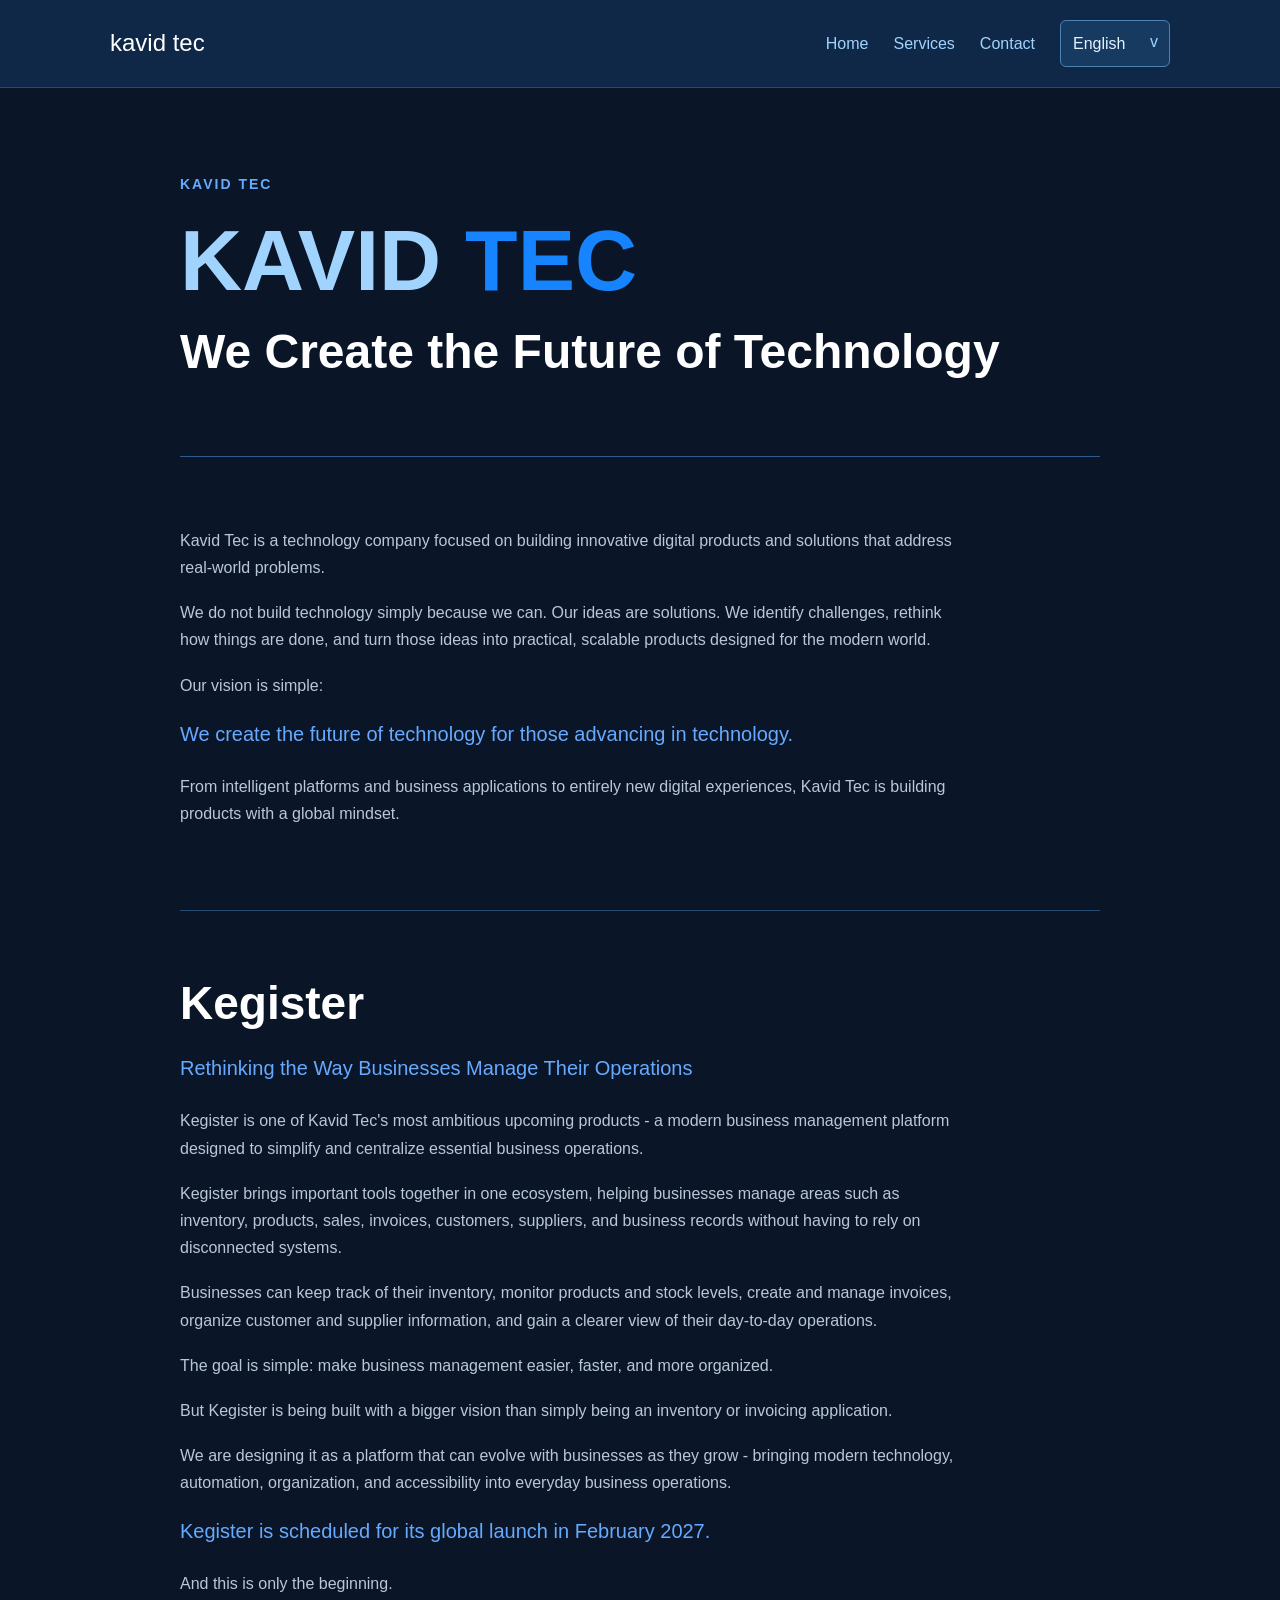
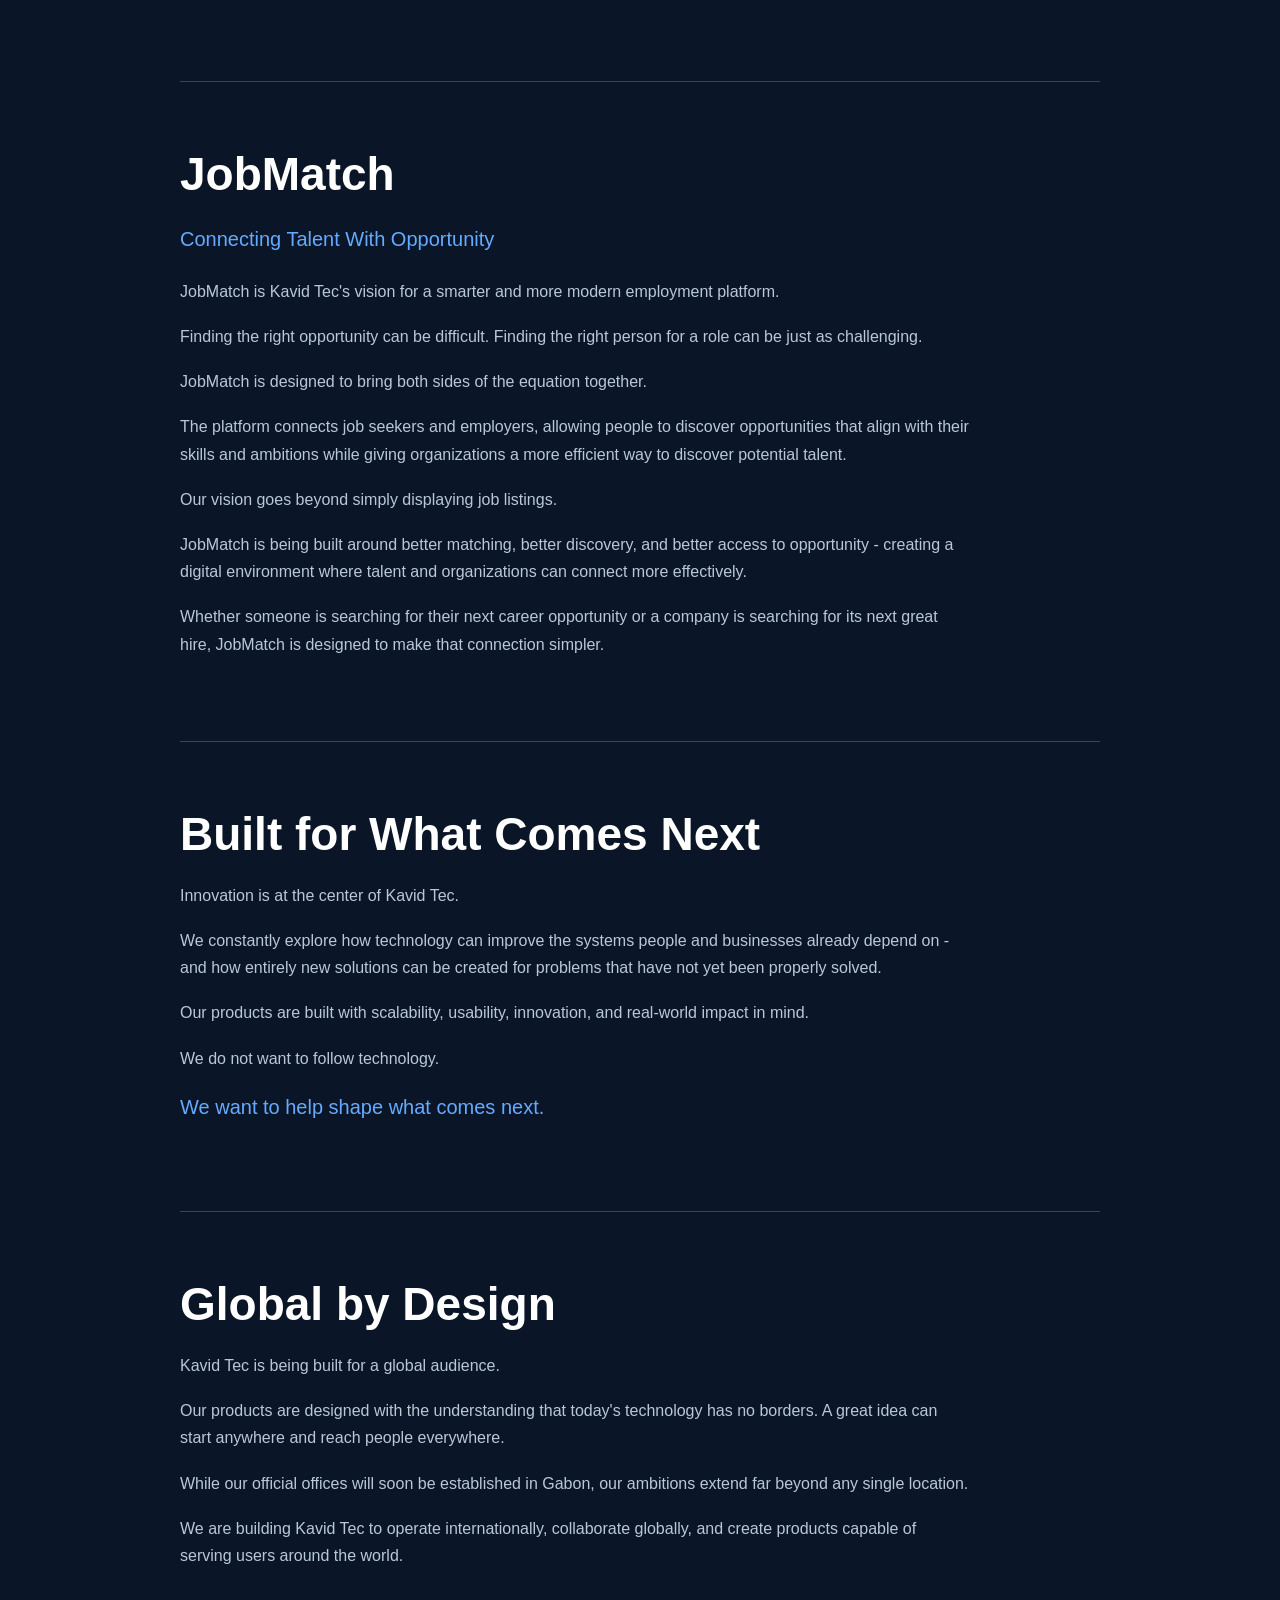
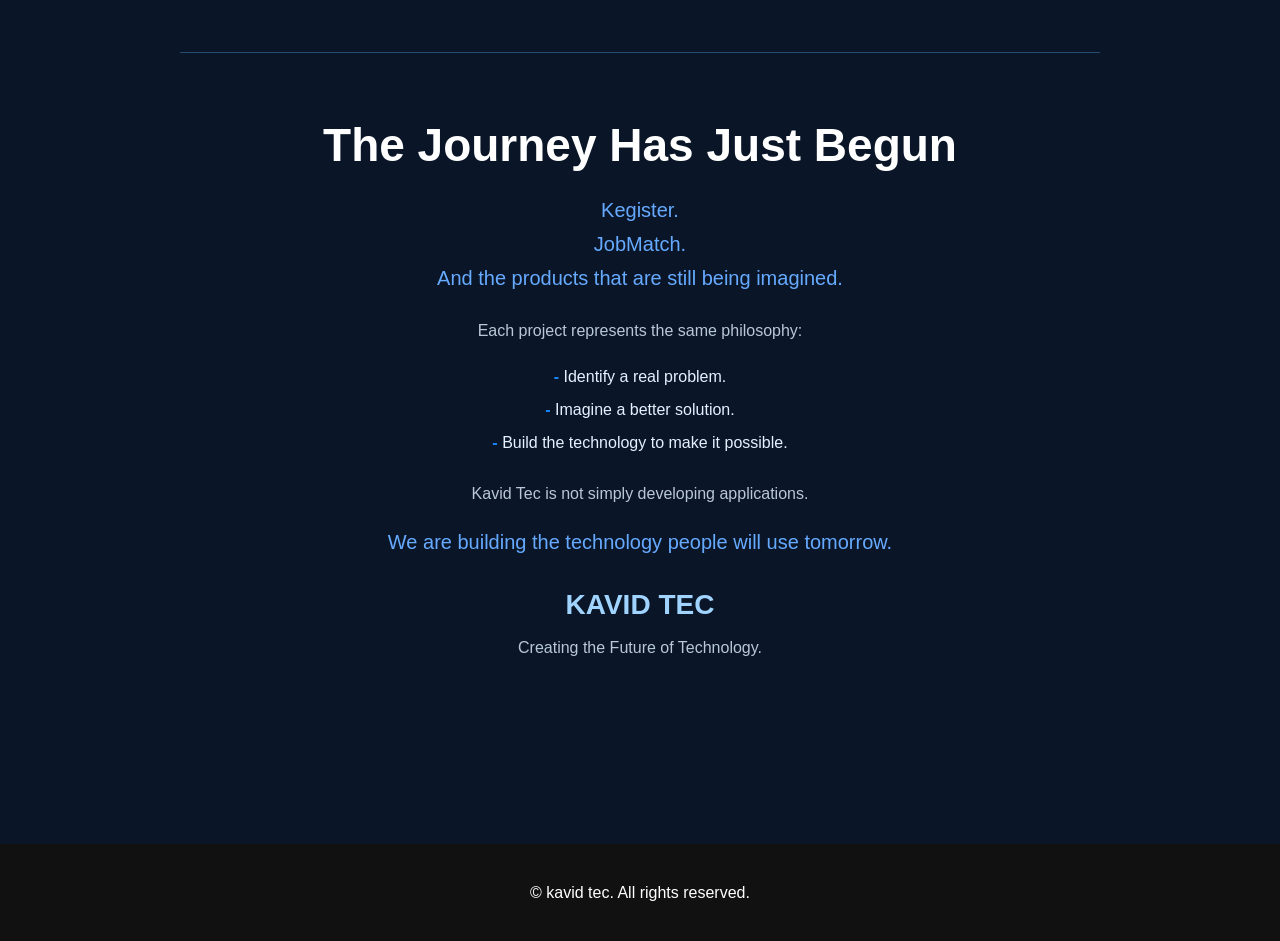
==== about.html @ bc110d79 "Deploy Kavid Tec website Add the multilingual Kavid Tec website, project request form, and WhatsApp " ====
<!DOCTYPE html>
<html lang="en">
<head>
    <meta charset="UTF-8">
    <meta name="viewport" content="width=device-width, initial-scale=1.0">
    <title>Kavid Tec | The Future of Technology</title>
    <style>
        * { box-sizing: border-box; margin: 0; padding: 0; }
        body { background: #0a1628; color: #e0e0e0; font-family: Arial, sans-serif; line-height: 1.7; }
        header { background: #0f2847; border-bottom: 1px solid #1e4d7b; }
        .navbar { align-items: center; display: flex; gap: 25px; justify-content: space-between; margin: auto; max-width: 1100px; padding: 20px; }
        .logo { color: #fff; font-size: 24px; text-decoration: none; }
        .nav-links { display: flex; gap: 25px; margin-left: auto; }
        .nav-links a { color: #a0d4ff; text-decoration: none; }
        .nav-links a:hover { color: #fff; }
        .language-picker { position: relative; }
        .language-select { appearance: none; background: #173a61; border: 1px solid #4d82b2; border-radius: 6px; color: #e4f2ff; cursor: pointer; font: inherit; padding: 9px 34px 9px 12px; }
        .language-picker::after { color: #a0d4ff; content: "v"; pointer-events: none; position: absolute; right: 12px; top: 8px; }
        .language-select:focus { outline: 2px solid #66aaff; outline-offset: 2px; }
        .sr-only { clip: rect(0, 0, 0, 0); height: 1px; margin: -1px; overflow: hidden; position: absolute; width: 1px; }
        main { margin: auto; max-width: 960px; padding: 85px 20px 100px; }
        .hero { border-bottom: 1px solid #2e5a8c; margin-bottom: 70px; padding-bottom: 55px; }
        .eyebrow { color: #66aaff; font-size: 14px; font-weight: bold; letter-spacing: 2px; text-transform: uppercase; }
        h1 { color: #a0d4ff; font-size: clamp(48px, 9vw, 86px); line-height: 1.05; margin: 12px 0 18px; }
        h1 span, h2 span { color: #1684ff; }
        .hero h2 { color: #fff; font-size: clamp(28px, 5vw, 48px); line-height: 1.2; }
        .content-section { border-bottom: 1px solid #244b70; padding: 0 0 65px; margin-bottom: 65px; }
        h2 { color: #fff; font-size: clamp(30px, 5vw, 46px); line-height: 1.2; margin-bottom: 20px; }
        h3 { color: #a0d4ff; font-size: 28px; margin-bottom: 5px; }
        .subtitle { color: #66aaff; font-size: 20px; margin-bottom: 22px; }
        p { color: #b9c8d5; margin: 0 0 18px; max-width: 790px; }
        .vision-list { color: #e4f2ff; list-style: none; margin: 15px 0 24px; }
        .vision-list li { margin: 6px 0; }
        .vision-list li::before { color: #1684ff; content: "- "; font-weight: bold; }
        .closing { border: 0; margin-bottom: 0; text-align: center; }
        .closing p { margin-left: auto; margin-right: auto; }
        footer { background: #111; color: white; padding: 30px; text-align: center; }
        footer p { color: white; margin: 5px auto; }
        @media (max-width: 700px) {
            .navbar { flex-wrap: wrap; justify-content: center; }
            .logo { text-align: center; width: 100%; }
            .nav-links { margin-left: 0; }
            main { padding-top: 55px; }
        }
    </style>
</head>
<body>
    <header>
        <nav class="navbar">
            <a class="logo" href="index.html">kavid tec</a>
            <div class="nav-links">
                <a href="index.html#home" data-i18n="home">Home</a>
                <a href="index.html#services" data-i18n="services">Services</a>
                <a href="index.html#contact" data-i18n="contact">Contact</a>
            </div>
            <label class="language-picker">
                <span class="sr-only" data-i18n="languageLabel">Choose language</span>
                <select class="language-select" id="languageSelect" aria-label="Choose language">
                    <option value="en">English</option><option value="fr">Français</option><option value="zh">中文</option><option value="th">ไทย</option>
                </select>
            </label>
        </nav>
    </header>
    <main>
        <section class="hero">
            <p class="eyebrow" data-i18n="brand">Kavid Tec</p>
            <h1>KAVID <span>TEC</span></h1>
            <h2 data-i18n="headline">We Create the Future of Technology</h2>
        </section>
        <section class="content-section">
            <p data-i18n="intro1">Kavid Tec is a technology company focused on building innovative digital products and solutions that address real-world problems.</p>
            <p data-i18n="intro2">We do not build technology simply because we can. Our ideas are solutions. We identify challenges, rethink how things are done, and turn those ideas into practical, scalable products designed for the modern world.</p>
            <p data-i18n="visionLead">Our vision is simple:</p>
            <p class="subtitle" data-i18n="vision">We create the future of technology for those advancing in technology.</p>
            <p data-i18n="intro3">From intelligent platforms and business applications to entirely new digital experiences, Kavid Tec is building products with a global mindset.</p>
        </section>
        <section class="content-section">
            <h2 data-i18n="kegister">Kegister</h2>
            <p class="subtitle" data-i18n="kegisterSubtitle">Rethinking the Way Businesses Manage Their Operations</p>
            <p data-i18n="kegister1">Kegister is one of Kavid Tec's most ambitious upcoming products - a modern business management platform designed to simplify and centralize essential business operations.</p>
            <p data-i18n="kegister2">Kegister brings important tools together in one ecosystem, helping businesses manage areas such as inventory, products, sales, invoices, customers, suppliers, and business records without having to rely on disconnected systems.</p>
            <p data-i18n="kegister3">Businesses can keep track of their inventory, monitor products and stock levels, create and manage invoices, organize customer and supplier information, and gain a clearer view of their day-to-day operations.</p>
            <p data-i18n="kegister4">The goal is simple: make business management easier, faster, and more organized.</p>
            <p data-i18n="kegister5">But Kegister is being built with a bigger vision than simply being an inventory or invoicing application.</p>
            <p data-i18n="kegister6">We are designing it as a platform that can evolve with businesses as they grow - bringing modern technology, automation, organization, and accessibility into everyday business operations.</p>
            <p class="subtitle" data-i18n="launch">Kegister is scheduled for its global launch in February 2027.</p>
            <p data-i18n="beginning">And this is only the beginning.</p>
        </section>
        <section class="content-section">
            <h2 data-i18n="jobmatch">JobMatch</h2>
            <p class="subtitle" data-i18n="jobmatchSubtitle">Connecting Talent With Opportunity</p>
            <p data-i18n="jobmatch1">JobMatch is Kavid Tec's vision for a smarter and more modern employment platform.</p>
            <p data-i18n="jobmatch2">Finding the right opportunity can be difficult. Finding the right person for a role can be just as challenging.</p>
            <p data-i18n="jobmatch3">JobMatch is designed to bring both sides of the equation together.</p>
            <p data-i18n="jobmatch4">The platform connects job seekers and employers, allowing people to discover opportunities that align with their skills and ambitions while giving organizations a more efficient way to discover potential talent.</p>
            <p data-i18n="jobmatch5">Our vision goes beyond simply displaying job listings.</p>
            <p data-i18n="jobmatch6">JobMatch is being built around better matching, better discovery, and better access to opportunity - creating a digital environment where talent and organizations can connect more effectively.</p>
            <p data-i18n="jobmatch7">Whether someone is searching for their next career opportunity or a company is searching for its next great hire, JobMatch is designed to make that connection simpler.</p>
        </section>
        <section class="content-section">
            <h2 data-i18n="innovation">Built for What Comes Next</h2>
            <p data-i18n="innovation1">Innovation is at the center of Kavid Tec.</p>
            <p data-i18n="innovation2">We constantly explore how technology can improve the systems people and businesses already depend on - and how entirely new solutions can be created for problems that have not yet been properly solved.</p>
            <p data-i18n="innovation3">Our products are built with scalability, usability, innovation, and real-world impact in mind.</p>
            <p data-i18n="innovation4">We do not want to follow technology.</p>
            <p class="subtitle" data-i18n="innovation5">We want to help shape what comes next.</p>
        </section>
        <section class="content-section">
            <h2 data-i18n="global">Global by Design</h2>
            <p data-i18n="global1">Kavid Tec is being built for a global audience.</p>
            <p data-i18n="global2">Our products are designed with the understanding that today's technology has no borders. A great idea can start anywhere and reach people everywhere.</p>
            <p data-i18n="global3">While our official offices will soon be established in Gabon, our ambitions extend far beyond any single location.</p>
            <p data-i18n="global4">We are building Kavid Tec to operate internationally, collaborate globally, and create products capable of serving users around the world.</p>
        </section>
        <section class="content-section closing">
            <h2 data-i18n="journey">The Journey Has Just Begun</h2>
            <p class="subtitle">Kegister.<br>JobMatch.<br><span data-i18n="projects">And the products that are still being imagined.</span></p>
            <p data-i18n="philosophy">Each project represents the same philosophy:</p>
            <ul class="vision-list"><li data-i18n="step1">Identify a real problem.</li><li data-i18n="step2">Imagine a better solution.</li><li data-i18n="step3">Build the technology to make it possible.</li></ul>
            <p data-i18n="closing1">Kavid Tec is not simply developing applications.</p>
            <p class="subtitle" data-i18n="closing2">We are building the technology people will use tomorrow.</p>
            <h3>KAVID TEC</h3>
            <p data-i18n="tagline">Creating the Future of Technology.</p>
        </section>
    </main>
    <footer><p data-i18n="rights">&copy; kavid tec. All rights reserved.</p></footer>
    <script>
        const translations = {
            en: { rights: "© kavid tec. All rights reserved.", home: "Home", services: "Services", contact: "Contact", languageLabel: "Choose language", brand: "Kavid Tec", headline: "We Create the Future of Technology", intro1: "Kavid Tec is a technology company focused on building innovative digital products and solutions that address real-world problems.", intro2: "We do not build technology simply because we can. Our ideas are solutions. We identify challenges, rethink how things are done, and turn those ideas into practical, scalable products designed for the modern world.", visionLead: "Our vision is simple:", vision: "We create the future of technology for those advancing in technology.", intro3: "From intelligent platforms and business applications to entirely new digital experiences, Kavid Tec is building products with a global mindset.", kegister: "Kegister", kegisterSubtitle: "Rethinking the Way Businesses Manage Their Operations", kegister1: "Kegister is one of Kavid Tec's most ambitious upcoming products - a modern business management platform designed to simplify and centralize essential business operations.", kegister2: "Kegister brings important tools together in one ecosystem, helping businesses manage areas such as inventory, products, sales, invoices, customers, suppliers, and business records without having to rely on disconnected systems.", kegister3: "Businesses can keep track of their inventory, monitor products and stock levels, create and manage invoices, organize customer and supplier information, and gain a clearer view of their day-to-day operations.", kegister4: "The goal is simple: make business management easier, faster, and more organized.", kegister5: "But Kegister is being built with a bigger vision than simply being an inventory or invoicing application.", kegister6: "We are designing it as a platform that can evolve with businesses as they grow - bringing modern technology, automation, organization, and accessibility into everyday business operations.", launch: "Kegister is scheduled for its global launch in February 2027.", beginning: "And this is only the beginning.", jobmatch: "JobMatch", jobmatchSubtitle: "Connecting Talent With Opportunity", jobmatch1: "JobMatch is Kavid Tec's vision for a smarter and more modern employment platform.", jobmatch2: "Finding the right opportunity can be difficult. Finding the right person for a role can be just as challenging.", jobmatch3: "JobMatch is designed to bring both sides of the equation together.", jobmatch4: "The platform connects job seekers and employers, allowing people to discover opportunities that align with their skills and ambitions while giving organizations a more efficient way to discover potential talent.", jobmatch5: "Our vision goes beyond simply displaying job listings.", jobmatch6: "JobMatch is being built around better matching, better discovery, and better access to opportunity - creating a digital environment where talent and organizations can connect more effectively.", jobmatch7: "Whether someone is searching for their next career opportunity or a company is searching for its next great hire, JobMatch is designed to make that connection simpler.", innovation: "Built for What Comes Next", innovation1: "Innovation is at the center of Kavid Tec.", innovation2: "We constantly explore how technology can improve the systems people and businesses already depend on - and how entirely new solutions can be created for problems that have not yet been properly solved.", innovation3: "Our products are built with scalability, usability, innovation, and real-world impact in mind.", innovation4: "We do not want to follow technology.", innovation5: "We want to help shape what comes next.", global: "Global by Design", global1: "Kavid Tec is being built for a global audience.", global2: "Our products are designed with the understanding that today's technology has no borders. A great idea can start anywhere and reach people everywhere.", global3: "While our official offices will soon be established in Gabon, our ambitions extend far beyond any single location.", global4: "We are building Kavid Tec to operate internationally, collaborate globally, and create products capable of serving users around the world.", journey: "The Journey Has Just Begun", projects: "And the products that are still being imagined.", philosophy: "Each project represents the same philosophy:", step1: "Identify a real problem.", step2: "Imagine a better solution.", step3: "Build the technology to make it possible.", closing1: "Kavid Tec is not simply developing applications.", closing2: "We are building the technology people will use tomorrow.", tagline: "Creating the Future of Technology." },
            fr: { home: "Accueil", services: "Services", contact: "Contact", languageLabel: "Choisir la langue", brand: "Kavid Tec", headline: "Nous créons l'avenir de la technologie", intro1: "Kavid Tec est une entreprise technologique qui crée des produits et solutions numériques innovants pour répondre aux problèmes du monde réel.", intro2: "Nous ne créons pas de technologie simplement parce que nous le pouvons. Nos idées sont des solutions. Nous identifions les défis, repensons les méthodes et transformons ces idées en produits pratiques et évolutifs pour le monde moderne.", visionLead: "Notre vision est simple :", vision: "Nous créons l'avenir de la technologie pour ceux qui font progresser la technologie.", intro3: "Des plateformes intelligentes aux applications professionnelles et aux expériences numériques inédites, Kavid Tec conçoit ses produits avec une vision mondiale.", kegister: "Kegister", kegisterSubtitle: "Repenser la gestion des opérations des entreprises", kegister1: "Kegister est l'un des produits à venir les plus ambitieux de Kavid Tec : une plateforme moderne de gestion conçue pour simplifier et centraliser les opérations essentielles.", kegister2: "Kegister réunit les outils importants dans un écosystème unique : stocks, produits, ventes, factures, clients, fournisseurs et dossiers d'entreprise, sans systèmes dispersés.", kegister3: "Les entreprises peuvent suivre leurs stocks, surveiller les produits, créer et gérer des factures, organiser les informations clients et fournisseurs et obtenir une vision plus claire de leurs opérations quotidiennes.", kegister4: "L'objectif est simple : rendre la gestion plus facile, rapide et organisée.", kegister5: "Mais Kegister est conçu avec une ambition plus grande que celle d'une simple application de stock ou de facturation.", kegister6: "Nous le concevons comme une plateforme capable d'évoluer avec les entreprises, en apportant technologie moderne, automatisation, organisation et accessibilité aux opérations quotidiennes.", launch: "Le lancement mondial de Kegister est prévu pour février 2027.", beginning: "Et ce n'est que le début.", jobmatch: "JobMatch", jobmatchSubtitle: "Relier les talents aux opportunités", jobmatch1: "JobMatch est la vision de Kavid Tec pour une plateforme d'emploi plus intelligente et moderne.", jobmatch2: "Trouver la bonne opportunité peut être difficile. Trouver la bonne personne pour un poste peut l'être tout autant.", jobmatch3: "JobMatch est conçu pour réunir ces deux parties.", jobmatch4: "La plateforme met en relation candidats et employeurs, afin que chacun découvre des opportunités correspondant à ses compétences et ambitions, tandis que les organisations trouvent plus facilement les talents.", jobmatch5: "Notre vision va au-delà de la simple publication d'offres.", jobmatch6: "JobMatch repose sur une meilleure mise en relation, une meilleure découverte et un meilleur accès aux opportunités.", jobmatch7: "Qu'il s'agisse de trouver une carrière ou un excellent recrutement, JobMatch rend cette connexion plus simple.", innovation: "Conçu pour la suite", innovation1: "L'innovation est au coeur de Kavid Tec.", innovation2: "Nous cherchons constamment comment améliorer les systèmes dont dépendent les personnes et les entreprises, et comment créer des solutions inédites pour les problèmes encore mal résolus.", innovation3: "Nos produits sont pensés pour être évolutifs, accessibles, innovants et utiles dans le monde réel.", innovation4: "Nous ne voulons pas suivre la technologie.", innovation5: "Nous voulons contribuer à façonner la suite.", global: "Une conception mondiale", global1: "Kavid Tec est conçu pour un public mondial.", global2: "Nos produits partent du principe que la technologie n'a pas de frontières. Une grande idée peut commencer n'importe où et atteindre tout le monde.", global3: "Nos bureaux officiels seront bientôt établis au Gabon, mais nos ambitions dépassent largement un seul lieu.", global4: "Nous construisons Kavid Tec pour agir à l'international, collaborer dans le monde entier et servir les utilisateurs partout.", journey: "Le voyage ne fait que commencer", projects: "Et les produits qui restent encore à imaginer.", philosophy: "Chaque projet suit la même philosophie :", step1: "Identifier un vrai problème.", step2: "Imaginer une meilleure solution.", step3: "Construire la technologie pour la rendre possible.", closing1: "Kavid Tec ne développe pas simplement des applications.", closing2: "Nous construisons la technologie que les gens utiliseront demain.", tagline: "Créer l'avenir de la technologie." },
            zh: { home: "首页", services: "服务", contact: "联系", languageLabel: "选择语言", brand: "Kavid Tec", headline: "我们创造科技的未来", intro1: "Kavid Tec 是一家专注于打造创新数字产品和解决方案的科技公司，致力于解决现实世界中的问题。", intro2: "我们并不是因为能够创造技术就去创造技术。我们的想法就是解决方案。我们发现挑战，重新思考做事方式，并将想法转化为面向现代世界的实用、可扩展产品。", visionLead: "我们的愿景很简单：", vision: "为推动科技发展的人创造科技的未来。", intro3: "从智能平台、商业应用到全新的数字体验，Kavid Tec 以全球视野打造产品。", kegister: "Kegister", kegisterSubtitle: "重新思考企业运营管理方式", kegister1: "Kegister 是 Kavid Tec 即将推出的最具雄心的产品之一，是一个旨在简化和集中管理核心业务运营的现代化平台。", kegister2: "Kegister 将库存、产品、销售、发票、客户、供应商和业务记录等重要工具整合到一个生态系统中，无需依赖彼此割裂的系统。", kegister3: "企业可以跟踪库存、监控产品和库存水平、创建和管理发票、整理客户与供应商信息，并更清晰地了解日常运营。", kegister4: "目标很简单：让企业管理更轻松、更快速、更有条理。", kegister5: "但 Kegister 的愿景不止于库存或发票应用。", kegister6: "我们将其设计为能够伴随企业成长的平台，把现代技术、自动化、组织能力和可访问性带入日常业务运营。", launch: "Kegister 计划于 2027 年 2 月全球发布。", beginning: "而这只是开始。", jobmatch: "JobMatch", jobmatchSubtitle: "连接人才与机会", jobmatch1: "JobMatch 是 Kavid Tec 对更智能、更现代就业平台的构想。", jobmatch2: "找到合适的机会可能很难，为职位找到合适的人同样具有挑战。", jobmatch3: "JobMatch 旨在将双方连接起来。", jobmatch4: "平台连接求职者和雇主，让人们发现符合技能与抱负的机会，也帮助组织更高效地寻找人才。", jobmatch5: "我们的愿景不只是展示职位信息。", jobmatch6: "JobMatch 致力于更好的匹配、更好的发现和更好的机会获取，让人才与组织更有效地连接。", jobmatch7: "无论是在寻找下一份工作，还是在寻找优秀员工，JobMatch 都旨在让这种连接更简单。", innovation: "为未来而建", innovation1: "创新是 Kavid Tec 的核心。", innovation2: "我们不断探索如何改进人们和企业依赖的系统，以及如何为尚未被妥善解决的问题创造全新方案。", innovation3: "我们的产品以可扩展性、易用性、创新和现实影响为出发点。", innovation4: "我们不想追随技术。", innovation5: "我们希望帮助塑造未来。", global: "为全球而设计", global1: "Kavid Tec 面向全球用户打造。", global2: "我们的产品理解今天的技术没有边界。伟大的想法可以从任何地方开始，触达世界各地。", global3: "我们的官方办公室即将在加蓬设立，但我们的目标远远超越任何单一地点。", global4: "我们正在建设一个面向国际运营、全球协作并服务世界用户的 Kavid Tec。", journey: "旅程才刚刚开始", projects: "以及仍在构想中的产品。", philosophy: "每个项目都代表着相同的理念：", step1: "发现一个真实的问题。", step2: "构想更好的解决方案。", step3: "构建让它成为现实的技术。", closing1: "Kavid Tec 不只是开发应用。", closing2: "我们正在打造人们明天将使用的技术。", tagline: "创造科技的未来。" },
            th: { home: "หน้าแรก", services: "บริการ", contact: "ติดต่อ", languageLabel: "เลือกภาษา", brand: "Kavid Tec", headline: "เราสร้างอนาคตของเทคโนโลยี", intro1: "Kavid Tec คือบริษัทเทคโนโลยีที่มุ่งสร้างผลิตภัณฑ์และโซลูชันดิจิทัลที่สร้างสรรค์ เพื่อแก้ปัญหาในโลกจริง", intro2: "เราไม่ได้สร้างเทคโนโลยีเพียงเพราะเราทำได้ ไอเดียของเราคือโซลูชัน เราค้นหาความท้าทาย คิดทบทวนวิธีการทำงาน และเปลี่ยนไอเดียให้เป็นผลิตภัณฑ์ที่ใช้งานได้จริงและขยายได้สำหรับโลกยุคใหม่", visionLead: "วิสัยทัศน์ของเรานั้นเรียบง่าย:", vision: "เราสร้างอนาคตของเทคโนโลยีสำหรับผู้ที่กำลังพัฒนาเทคโนโลยี", intro3: "ตั้งแต่แพลตฟอร์มอัจฉริยะ แอปพลิเคชันธุรกิจ ไปจนถึงประสบการณ์ดิจิทัลรูปแบบใหม่ Kavid Tec สร้างผลิตภัณฑ์ด้วยมุมมองระดับโลก", kegister: "Kegister", kegisterSubtitle: "คิดใหม่เรื่องการจัดการธุรกิจ", kegister1: "Kegister คือหนึ่งในผลิตภัณฑ์ที่กำลังจะมาถึงและมีความทะเยอทะยานที่สุดของ Kavid Tec เป็นแพลตฟอร์มจัดการธุรกิจสมัยใหม่ที่ช่วยรวมและทำให้การดำเนินงานสำคัญง่ายขึ้น", kegister2: "Kegister รวมเครื่องมือสำคัญไว้ในระบบเดียว ช่วยจัดการคลังสินค้า สินค้า การขาย ใบแจ้งหนี้ ลูกค้า ซัพพลายเออร์ และข้อมูลธุรกิจ โดยไม่ต้องพึ่งพาระบบที่แยกจากกัน", kegister3: "ธุรกิจสามารถติดตามคลังสินค้า ตรวจสอบสินค้าและระดับสต็อก สร้างและจัดการใบแจ้งหนี้ จัดระเบียบข้อมูลลูกค้าและซัพพลายเออร์ และเห็นภาพการทำงานประจำวันได้ชัดเจนขึ้น", kegister4: "เป้าหมายนั้นเรียบง่าย: ทำให้การจัดการธุรกิจง่ายขึ้น เร็วขึ้น และเป็นระเบียบมากขึ้น", kegister5: "แต่ Kegister ถูกสร้างขึ้นด้วยวิสัยทัศน์ที่ยิ่งใหญ่กว่าการเป็นเพียงแอปคลังสินค้าหรือใบแจ้งหนี้", kegister6: "เรากำลังออกแบบให้เป็นแพลตฟอร์มที่เติบโตไปพร้อมธุรกิจ นำเทคโนโลยีสมัยใหม่ ระบบอัตโนมัติ การจัดระเบียบ และการเข้าถึงมาสู่การดำเนินงานประจำวัน", launch: "Kegister มีกำหนดเปิดตัวทั่วโลกในเดือนกุมภาพันธ์ 2027", beginning: "และนี่เป็นเพียงจุดเริ่มต้น", jobmatch: "JobMatch", jobmatchSubtitle: "เชื่อมโยงคนเก่งกับโอกาส", jobmatch1: "JobMatch คือวิสัยทัศน์ของ Kavid Tec สำหรับแพลตฟอร์มหางานที่ชาญฉลาดและทันสมัยยิ่งขึ้น", jobmatch2: "การหาโอกาสที่ใช่อาจเป็นเรื่องยาก และการหาคนที่เหมาะสมกับตำแหน่งก็ท้าทายไม่แพ้กัน", jobmatch3: "JobMatch ออกแบบมาเพื่อเชื่อมโยงทั้งสองฝ่ายเข้าด้วยกัน", jobmatch4: "แพลตฟอร์มเชื่อมต่อผู้หางานกับนายจ้าง ให้ผู้คนค้นพบโอกาสที่ตรงกับทักษะและความทะเยอทะยาน พร้อมช่วยองค์กรค้นหาคนที่มีศักยภาพได้อย่างมีประสิทธิภาพ", jobmatch5: "วิสัยทัศน์ของเราไปไกลกว่าการแสดงรายการงาน", jobmatch6: "JobMatch สร้างขึ้นเพื่อการจับคู่ที่ดีขึ้น การค้นพบที่ดีขึ้น และการเข้าถึงโอกาสที่ดีขึ้น ทำให้คนเก่งและองค์กรเชื่อมต่อกันได้อย่างมีประสิทธิภาพ", jobmatch7: "ไม่ว่าจะกำลังหาโอกาสในอาชีพหรือหาคนเก่งคนใหม่ JobMatch ออกแบบมาเพื่อทำให้การเชื่อมต่อนั้นง่ายขึ้น", innovation: "สร้างเพื่ออนาคต", innovation1: "นวัตกรรมคือหัวใจของ Kavid Tec", innovation2: "เราสำรวจอยู่เสมอว่าเทคโนโลยีจะช่วยปรับปรุงระบบที่ผู้คนและธุรกิจพึ่งพาได้อย่างไร และจะสร้างโซลูชันใหม่สำหรับปัญหาที่ยังไม่ได้รับการแก้ไขอย่างเหมาะสมได้อย่างไร", innovation3: "ผลิตภัณฑ์ของเราคำนึงถึงการขยายตัว การใช้งานง่าย นวัตกรรม และผลกระทบในโลกจริง", innovation4: "เราไม่ต้องการเดินตามเทคโนโลยี", innovation5: "เราต้องการช่วยกำหนดสิ่งที่จะเกิดขึ้นต่อไป", global: "ออกแบบเพื่อคนทั่วโลก", global1: "Kavid Tec กำลังสร้างขึ้นสำหรับผู้ใช้ทั่วโลก", global2: "ผลิตภัณฑ์ของเราเข้าใจว่าเทคโนโลยีในวันนี้ไม่มีพรมแดน ไอเดียที่ยอดเยี่ยมเริ่มต้นได้ทุกที่และเข้าถึงผู้คนได้ทุกแห่ง", global3: "แม้สำนักงานอย่างเป็นทางการของเราจะจัดตั้งขึ้นในกาบองในเร็ว ๆ นี้ แต่ความทะเยอทะยานของเราก้าวไกลกว่าสถานที่ใดสถานที่หนึ่ง", global4: "เรากำลังสร้าง Kavid Tec ให้ดำเนินงานในระดับนานาชาติ ร่วมมือทั่วโลก และสร้างผลิตภัณฑ์ที่ให้บริการผู้ใช้ทั่วโลก", journey: "การเดินทางเพิ่งเริ่มต้น", projects: "และผลิตภัณฑ์ที่ยังอยู่ในจินตนาการ", philosophy: "ทุกโครงการสะท้อนปรัชญาเดียวกัน:", step1: "ค้นหาปัญหาที่แท้จริง", step2: "จินตนาการถึงโซลูชันที่ดีกว่า", step3: "สร้างเทคโนโลยีเพื่อทำให้เป็นจริง", closing1: "Kavid Tec ไม่ได้เพียงพัฒนาแอปพลิเคชัน", closing2: "เรากำลังสร้างเทคโนโลยีที่ผู้คนจะใช้ในวันพรุ่งนี้", tagline: "สร้างอนาคตของเทคโนโลยี" }
        };
        translations.fr.rights = "© kavid tec. Tous droits réservés.";
        translations.zh.rights = "© kavid tec。保留所有权利。";
        translations.th.rights = "© kavid tec สงวนลิขสิทธิ์ทั้งหมด";
        const languageSelect = document.getElementById("languageSelect");
        const setLanguage = (language) => {
            document.documentElement.lang = language;
            document.querySelectorAll("[data-i18n]").forEach((element) => element.textContent = translations[language][element.dataset.i18n] || translations.en[element.dataset.i18n]);
            languageSelect.value = language;
            localStorage.setItem("kavidTecLanguage", language);
        };
        languageSelect.addEventListener("change", (event) => setLanguage(event.target.value));
        setLanguage(localStorage.getItem("kavidTecLanguage") || "en");
    </script>
</body>
</html>
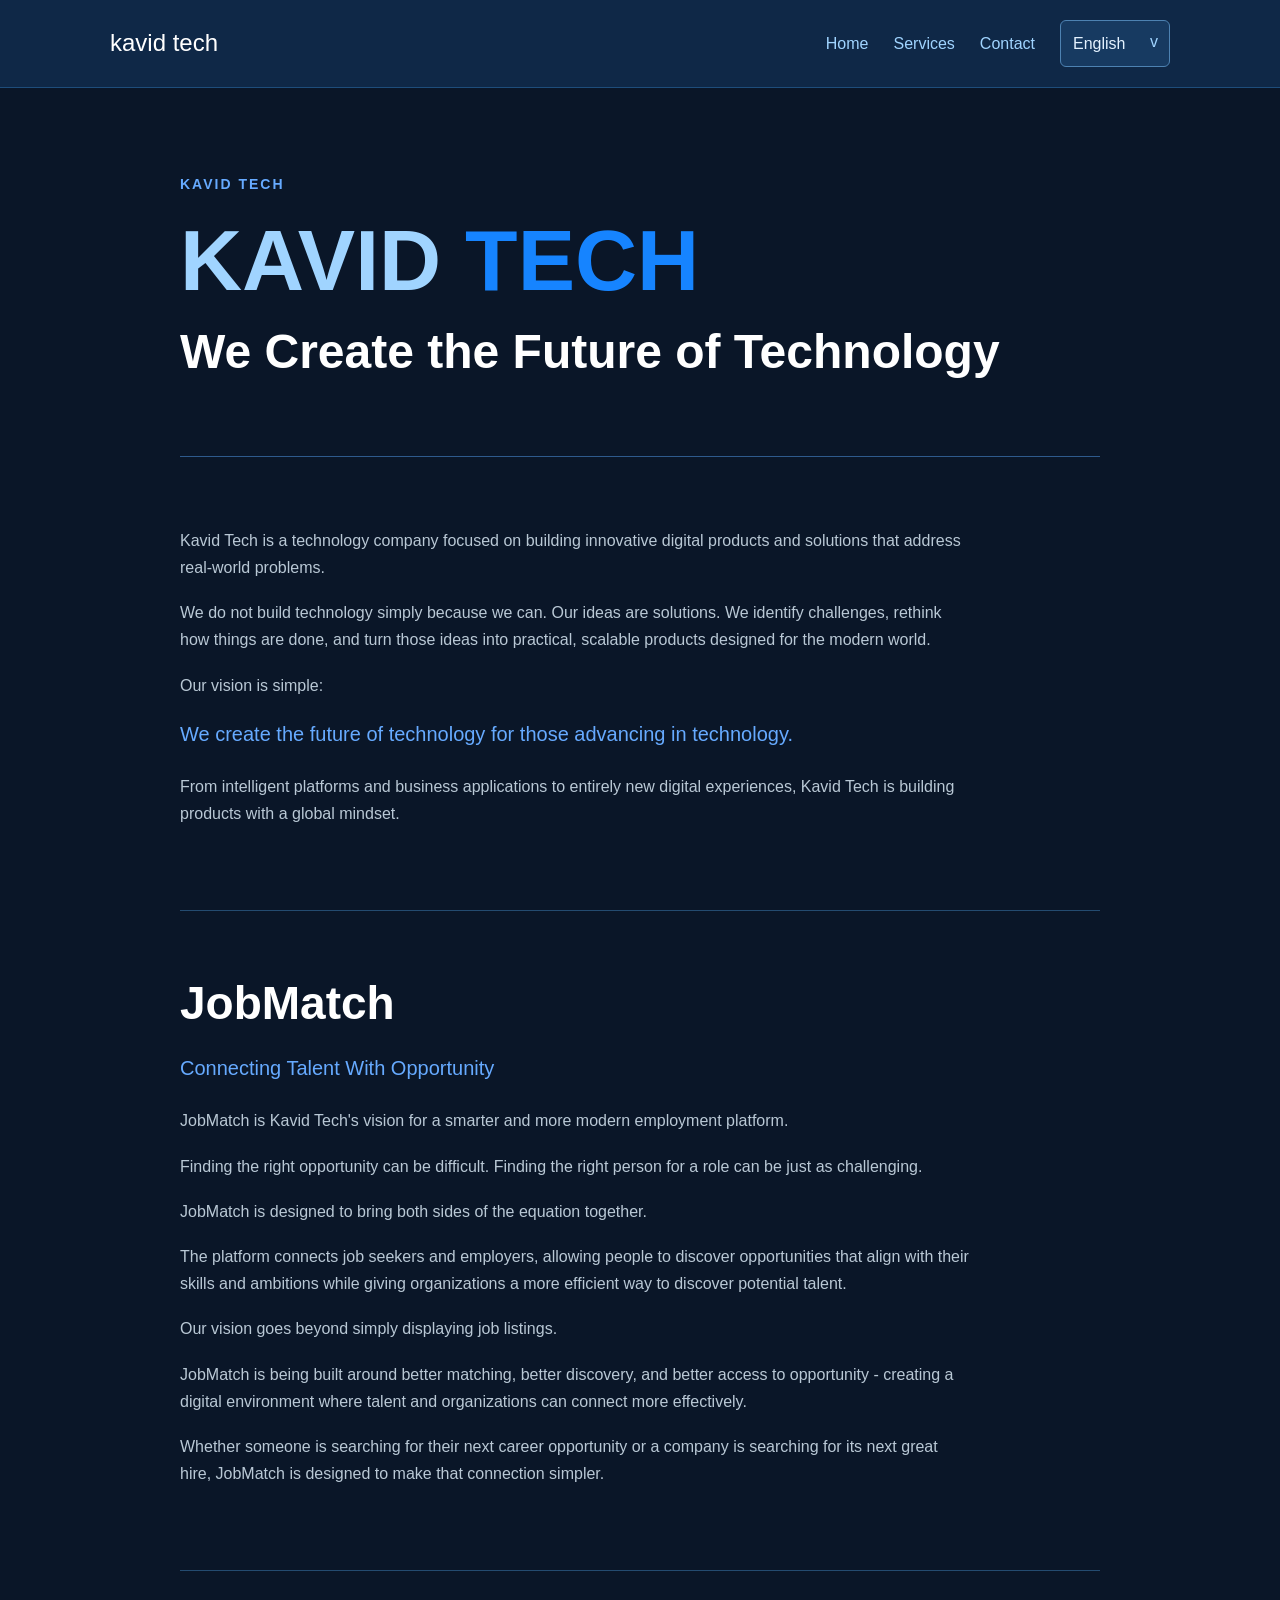
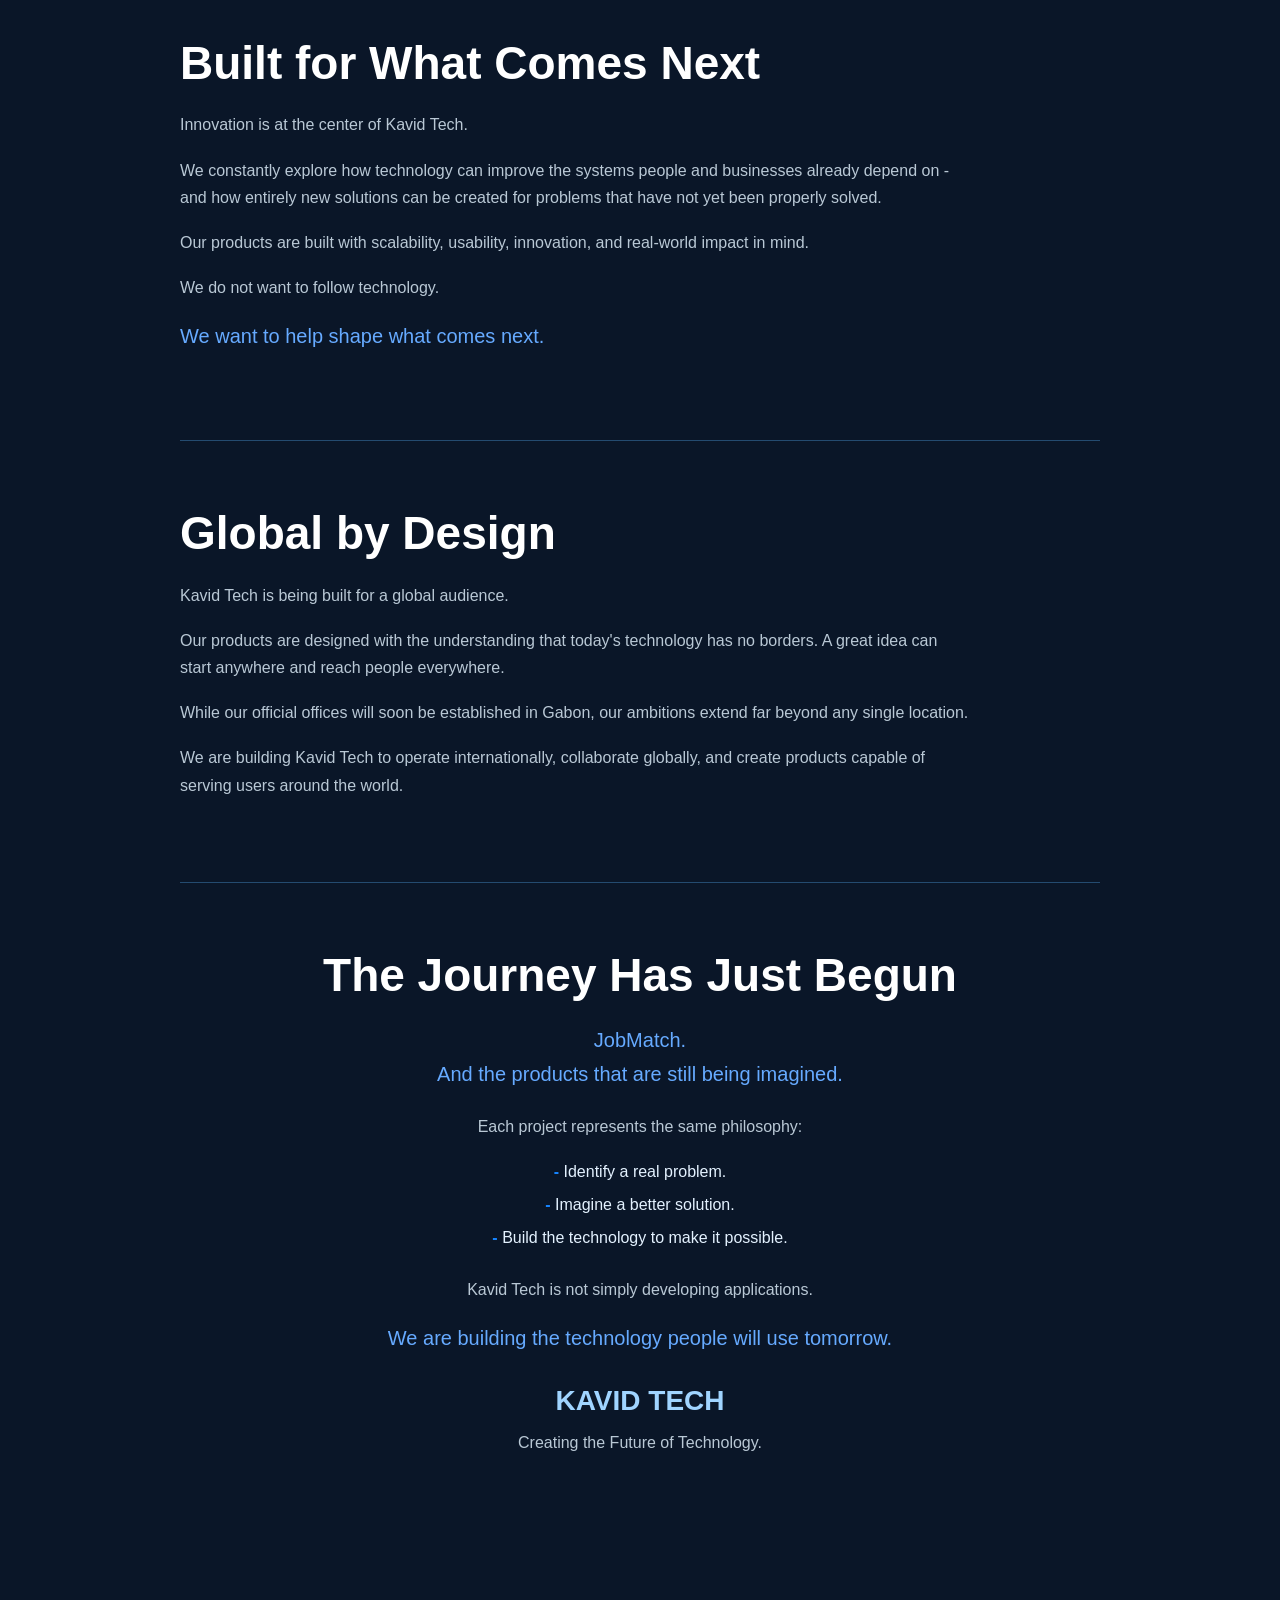
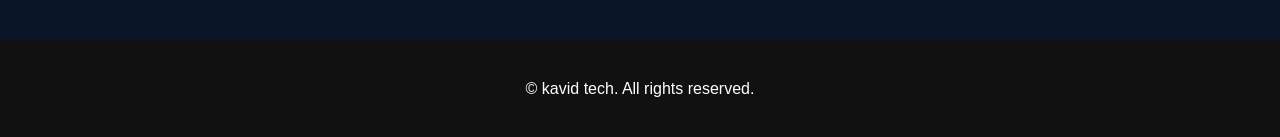
==== commit 37484c22: "Update Kavid Tech website content and branding" ====
--- a/about.html
+++ b/about.html
@@ -3,7 +3,7 @@
 <head>
     <meta charset="UTF-8">
     <meta name="viewport" content="width=device-width, initial-scale=1.0">
-    <title>Kavid Tec | The Future of Technology</title>
+    <title>Kavid Tech | The Future of Technology</title>
     <style>
         * { box-sizing: border-box; margin: 0; padding: 0; }
         body { background: #0a1628; color: #e0e0e0; font-family: Arial, sans-serif; line-height: 1.7; }
@@ -47,7 +47,7 @@
 <body>
     <header>
         <nav class="navbar">
-            <a class="logo" href="index.html">kavid tec</a>
+            <a class="logo" href="index.html">kavid tech</a>
             <div class="nav-links">
                 <a href="index.html#home" data-i18n="home">Home</a>
                 <a href="index.html#services" data-i18n="services">Services</a>
@@ -63,33 +63,21 @@
     </header>
     <main>
         <section class="hero">
-            <p class="eyebrow" data-i18n="brand">Kavid Tec</p>
-            <h1>KAVID <span>TEC</span></h1>
+            <p class="eyebrow" data-i18n="brand">Kavid Tech</p>
+            <h1>KAVID <span>TECH</span></h1>
             <h2 data-i18n="headline">We Create the Future of Technology</h2>
         </section>
         <section class="content-section">
-            <p data-i18n="intro1">Kavid Tec is a technology company focused on building innovative digital products and solutions that address real-world problems.</p>
+            <p data-i18n="intro1">Kavid Tech is a technology company focused on building innovative digital products and solutions that address real-world problems.</p>
             <p data-i18n="intro2">We do not build technology simply because we can. Our ideas are solutions. We identify challenges, rethink how things are done, and turn those ideas into practical, scalable products designed for the modern world.</p>
             <p data-i18n="visionLead">Our vision is simple:</p>
             <p class="subtitle" data-i18n="vision">We create the future of technology for those advancing in technology.</p>
-            <p data-i18n="intro3">From intelligent platforms and business applications to entirely new digital experiences, Kavid Tec is building products with a global mindset.</p>
-        </section>
-        <section class="content-section">
-            <h2 data-i18n="kegister">Kegister</h2>
-            <p class="subtitle" data-i18n="kegisterSubtitle">Rethinking the Way Businesses Manage Their Operations</p>
-            <p data-i18n="kegister1">Kegister is one of Kavid Tec's most ambitious upcoming products - a modern business management platform designed to simplify and centralize essential business operations.</p>
-            <p data-i18n="kegister2">Kegister brings important tools together in one ecosystem, helping businesses manage areas such as inventory, products, sales, invoices, customers, suppliers, and business records without having to rely on disconnected systems.</p>
-            <p data-i18n="kegister3">Businesses can keep track of their inventory, monitor products and stock levels, create and manage invoices, organize customer and supplier information, and gain a clearer view of their day-to-day operations.</p>
-            <p data-i18n="kegister4">The goal is simple: make business management easier, faster, and more organized.</p>
-            <p data-i18n="kegister5">But Kegister is being built with a bigger vision than simply being an inventory or invoicing application.</p>
-            <p data-i18n="kegister6">We are designing it as a platform that can evolve with businesses as they grow - bringing modern technology, automation, organization, and accessibility into everyday business operations.</p>
-            <p class="subtitle" data-i18n="launch">Kegister is scheduled for its global launch in February 2027.</p>
-            <p data-i18n="beginning">And this is only the beginning.</p>
+            <p data-i18n="intro3">From intelligent platforms and business applications to entirely new digital experiences, Kavid Tech is building products with a global mindset.</p>
         </section>
         <section class="content-section">
             <h2 data-i18n="jobmatch">JobMatch</h2>
             <p class="subtitle" data-i18n="jobmatchSubtitle">Connecting Talent With Opportunity</p>
-            <p data-i18n="jobmatch1">JobMatch is Kavid Tec's vision for a smarter and more modern employment platform.</p>
+            <p data-i18n="jobmatch1">JobMatch is Kavid Tech's vision for a smarter and more modern employment platform.</p>
             <p data-i18n="jobmatch2">Finding the right opportunity can be difficult. Finding the right person for a role can be just as challenging.</p>
             <p data-i18n="jobmatch3">JobMatch is designed to bring both sides of the equation together.</p>
             <p data-i18n="jobmatch4">The platform connects job seekers and employers, allowing people to discover opportunities that align with their skills and ambitions while giving organizations a more efficient way to discover potential talent.</p>
@@ -99,7 +87,7 @@
         </section>
         <section class="content-section">
             <h2 data-i18n="innovation">Built for What Comes Next</h2>
-            <p data-i18n="innovation1">Innovation is at the center of Kavid Tec.</p>
+            <p data-i18n="innovation1">Innovation is at the center of Kavid Tech.</p>
             <p data-i18n="innovation2">We constantly explore how technology can improve the systems people and businesses already depend on - and how entirely new solutions can be created for problems that have not yet been properly solved.</p>
             <p data-i18n="innovation3">Our products are built with scalability, usability, innovation, and real-world impact in mind.</p>
             <p data-i18n="innovation4">We do not want to follow technology.</p>
@@ -107,33 +95,33 @@
         </section>
         <section class="content-section">
             <h2 data-i18n="global">Global by Design</h2>
-            <p data-i18n="global1">Kavid Tec is being built for a global audience.</p>
+            <p data-i18n="global1">Kavid Tech is being built for a global audience.</p>
             <p data-i18n="global2">Our products are designed with the understanding that today's technology has no borders. A great idea can start anywhere and reach people everywhere.</p>
             <p data-i18n="global3">While our official offices will soon be established in Gabon, our ambitions extend far beyond any single location.</p>
-            <p data-i18n="global4">We are building Kavid Tec to operate internationally, collaborate globally, and create products capable of serving users around the world.</p>
+            <p data-i18n="global4">We are building Kavid Tech to operate internationally, collaborate globally, and create products capable of serving users around the world.</p>
         </section>
         <section class="content-section closing">
             <h2 data-i18n="journey">The Journey Has Just Begun</h2>
-            <p class="subtitle">Kegister.<br>JobMatch.<br><span data-i18n="projects">And the products that are still being imagined.</span></p>
+            <p class="subtitle">JobMatch.<br><span data-i18n="projects">And the products that are still being imagined.</span></p>
             <p data-i18n="philosophy">Each project represents the same philosophy:</p>
             <ul class="vision-list"><li data-i18n="step1">Identify a real problem.</li><li data-i18n="step2">Imagine a better solution.</li><li data-i18n="step3">Build the technology to make it possible.</li></ul>
-            <p data-i18n="closing1">Kavid Tec is not simply developing applications.</p>
+            <p data-i18n="closing1">Kavid Tech is not simply developing applications.</p>
             <p class="subtitle" data-i18n="closing2">We are building the technology people will use tomorrow.</p>
-            <h3>KAVID TEC</h3>
+            <h3>KAVID TECH</h3>
             <p data-i18n="tagline">Creating the Future of Technology.</p>
         </section>
     </main>
-    <footer><p data-i18n="rights">&copy; kavid tec. All rights reserved.</p></footer>
+    <footer><p data-i18n="rights">&copy; kavid tech. All rights reserved.</p></footer>
     <script>
         const translations = {
-            en: { rights: "© kavid tec. All rights reserved.", home: "Home", services: "Services", contact: "Contact", languageLabel: "Choose language", brand: "Kavid Tec", headline: "We Create the Future of Technology", intro1: "Kavid Tec is a technology company focused on building innovative digital products and solutions that address real-world problems.", intro2: "We do not build technology simply because we can. Our ideas are solutions. We identify challenges, rethink how things are done, and turn those ideas into practical, scalable products designed for the modern world.", visionLead: "Our vision is simple:", vision: "We create the future of technology for those advancing in technology.", intro3: "From intelligent platforms and business applications to entirely new digital experiences, Kavid Tec is building products with a global mindset.", kegister: "Kegister", kegisterSubtitle: "Rethinking the Way Businesses Manage Their Operations", kegister1: "Kegister is one of Kavid Tec's most ambitious upcoming products - a modern business management platform designed to simplify and centralize essential business operations.", kegister2: "Kegister brings important tools together in one ecosystem, helping businesses manage areas such as inventory, products, sales, invoices, customers, suppliers, and business records without having to rely on disconnected systems.", kegister3: "Businesses can keep track of their inventory, monitor products and stock levels, create and manage invoices, organize customer and supplier information, and gain a clearer view of their day-to-day operations.", kegister4: "The goal is simple: make business management easier, faster, and more organized.", kegister5: "But Kegister is being built with a bigger vision than simply being an inventory or invoicing application.", kegister6: "We are designing it as a platform that can evolve with businesses as they grow - bringing modern technology, automation, organization, and accessibility into everyday business operations.", launch: "Kegister is scheduled for its global launch in February 2027.", beginning: "And this is only the beginning.", jobmatch: "JobMatch", jobmatchSubtitle: "Connecting Talent With Opportunity", jobmatch1: "JobMatch is Kavid Tec's vision for a smarter and more modern employment platform.", jobmatch2: "Finding the right opportunity can be difficult. Finding the right person for a role can be just as challenging.", jobmatch3: "JobMatch is designed to bring both sides of the equation together.", jobmatch4: "The platform connects job seekers and employers, allowing people to discover opportunities that align with their skills and ambitions while giving organizations a more efficient way to discover potential talent.", jobmatch5: "Our vision goes beyond simply displaying job listings.", jobmatch6: "JobMatch is being built around better matching, better discovery, and better access to opportunity - creating a digital environment where talent and organizations can connect more effectively.", jobmatch7: "Whether someone is searching for their next career opportunity or a company is searching for its next great hire, JobMatch is designed to make that connection simpler.", innovation: "Built for What Comes Next", innovation1: "Innovation is at the center of Kavid Tec.", innovation2: "We constantly explore how technology can improve the systems people and businesses already depend on - and how entirely new solutions can be created for problems that have not yet been properly solved.", innovation3: "Our products are built with scalability, usability, innovation, and real-world impact in mind.", innovation4: "We do not want to follow technology.", innovation5: "We want to help shape what comes next.", global: "Global by Design", global1: "Kavid Tec is being built for a global audience.", global2: "Our products are designed with the understanding that today's technology has no borders. A great idea can start anywhere and reach people everywhere.", global3: "While our official offices will soon be established in Gabon, our ambitions extend far beyond any single location.", global4: "We are building Kavid Tec to operate internationally, collaborate globally, and create products capable of serving users around the world.", journey: "The Journey Has Just Begun", projects: "And the products that are still being imagined.", philosophy: "Each project represents the same philosophy:", step1: "Identify a real problem.", step2: "Imagine a better solution.", step3: "Build the technology to make it possible.", closing1: "Kavid Tec is not simply developing applications.", closing2: "We are building the technology people will use tomorrow.", tagline: "Creating the Future of Technology." },
-            fr: { home: "Accueil", services: "Services", contact: "Contact", languageLabel: "Choisir la langue", brand: "Kavid Tec", headline: "Nous créons l'avenir de la technologie", intro1: "Kavid Tec est une entreprise technologique qui crée des produits et solutions numériques innovants pour répondre aux problèmes du monde réel.", intro2: "Nous ne créons pas de technologie simplement parce que nous le pouvons. Nos idées sont des solutions. Nous identifions les défis, repensons les méthodes et transformons ces idées en produits pratiques et évolutifs pour le monde moderne.", visionLead: "Notre vision est simple :", vision: "Nous créons l'avenir de la technologie pour ceux qui font progresser la technologie.", intro3: "Des plateformes intelligentes aux applications professionnelles et aux expériences numériques inédites, Kavid Tec conçoit ses produits avec une vision mondiale.", kegister: "Kegister", kegisterSubtitle: "Repenser la gestion des opérations des entreprises", kegister1: "Kegister est l'un des produits à venir les plus ambitieux de Kavid Tec : une plateforme moderne de gestion conçue pour simplifier et centraliser les opérations essentielles.", kegister2: "Kegister réunit les outils importants dans un écosystème unique : stocks, produits, ventes, factures, clients, fournisseurs et dossiers d'entreprise, sans systèmes dispersés.", kegister3: "Les entreprises peuvent suivre leurs stocks, surveiller les produits, créer et gérer des factures, organiser les informations clients et fournisseurs et obtenir une vision plus claire de leurs opérations quotidiennes.", kegister4: "L'objectif est simple : rendre la gestion plus facile, rapide et organisée.", kegister5: "Mais Kegister est conçu avec une ambition plus grande que celle d'une simple application de stock ou de facturation.", kegister6: "Nous le concevons comme une plateforme capable d'évoluer avec les entreprises, en apportant technologie moderne, automatisation, organisation et accessibilité aux opérations quotidiennes.", launch: "Le lancement mondial de Kegister est prévu pour février 2027.", beginning: "Et ce n'est que le début.", jobmatch: "JobMatch", jobmatchSubtitle: "Relier les talents aux opportunités", jobmatch1: "JobMatch est la vision de Kavid Tec pour une plateforme d'emploi plus intelligente et moderne.", jobmatch2: "Trouver la bonne opportunité peut être difficile. Trouver la bonne personne pour un poste peut l'être tout autant.", jobmatch3: "JobMatch est conçu pour réunir ces deux parties.", jobmatch4: "La plateforme met en relation candidats et employeurs, afin que chacun découvre des opportunités correspondant à ses compétences et ambitions, tandis que les organisations trouvent plus facilement les talents.", jobmatch5: "Notre vision va au-delà de la simple publication d'offres.", jobmatch6: "JobMatch repose sur une meilleure mise en relation, une meilleure découverte et un meilleur accès aux opportunités.", jobmatch7: "Qu'il s'agisse de trouver une carrière ou un excellent recrutement, JobMatch rend cette connexion plus simple.", innovation: "Conçu pour la suite", innovation1: "L'innovation est au coeur de Kavid Tec.", innovation2: "Nous cherchons constamment comment améliorer les systèmes dont dépendent les personnes et les entreprises, et comment créer des solutions inédites pour les problèmes encore mal résolus.", innovation3: "Nos produits sont pensés pour être évolutifs, accessibles, innovants et utiles dans le monde réel.", innovation4: "Nous ne voulons pas suivre la technologie.", innovation5: "Nous voulons contribuer à façonner la suite.", global: "Une conception mondiale", global1: "Kavid Tec est conçu pour un public mondial.", global2: "Nos produits partent du principe que la technologie n'a pas de frontières. Une grande idée peut commencer n'importe où et atteindre tout le monde.", global3: "Nos bureaux officiels seront bientôt établis au Gabon, mais nos ambitions dépassent largement un seul lieu.", global4: "Nous construisons Kavid Tec pour agir à l'international, collaborer dans le monde entier et servir les utilisateurs partout.", journey: "Le voyage ne fait que commencer", projects: "Et les produits qui restent encore à imaginer.", philosophy: "Chaque projet suit la même philosophie :", step1: "Identifier un vrai problème.", step2: "Imaginer une meilleure solution.", step3: "Construire la technologie pour la rendre possible.", closing1: "Kavid Tec ne développe pas simplement des applications.", closing2: "Nous construisons la technologie que les gens utiliseront demain.", tagline: "Créer l'avenir de la technologie." },
-            zh: { home: "首页", services: "服务", contact: "联系", languageLabel: "选择语言", brand: "Kavid Tec", headline: "我们创造科技的未来", intro1: "Kavid Tec 是一家专注于打造创新数字产品和解决方案的科技公司，致力于解决现实世界中的问题。", intro2: "我们并不是因为能够创造技术就去创造技术。我们的想法就是解决方案。我们发现挑战，重新思考做事方式，并将想法转化为面向现代世界的实用、可扩展产品。", visionLead: "我们的愿景很简单：", vision: "为推动科技发展的人创造科技的未来。", intro3: "从智能平台、商业应用到全新的数字体验，Kavid Tec 以全球视野打造产品。", kegister: "Kegister", kegisterSubtitle: "重新思考企业运营管理方式", kegister1: "Kegister 是 Kavid Tec 即将推出的最具雄心的产品之一，是一个旨在简化和集中管理核心业务运营的现代化平台。", kegister2: "Kegister 将库存、产品、销售、发票、客户、供应商和业务记录等重要工具整合到一个生态系统中，无需依赖彼此割裂的系统。", kegister3: "企业可以跟踪库存、监控产品和库存水平、创建和管理发票、整理客户与供应商信息，并更清晰地了解日常运营。", kegister4: "目标很简单：让企业管理更轻松、更快速、更有条理。", kegister5: "但 Kegister 的愿景不止于库存或发票应用。", kegister6: "我们将其设计为能够伴随企业成长的平台，把现代技术、自动化、组织能力和可访问性带入日常业务运营。", launch: "Kegister 计划于 2027 年 2 月全球发布。", beginning: "而这只是开始。", jobmatch: "JobMatch", jobmatchSubtitle: "连接人才与机会", jobmatch1: "JobMatch 是 Kavid Tec 对更智能、更现代就业平台的构想。", jobmatch2: "找到合适的机会可能很难，为职位找到合适的人同样具有挑战。", jobmatch3: "JobMatch 旨在将双方连接起来。", jobmatch4: "平台连接求职者和雇主，让人们发现符合技能与抱负的机会，也帮助组织更高效地寻找人才。", jobmatch5: "我们的愿景不只是展示职位信息。", jobmatch6: "JobMatch 致力于更好的匹配、更好的发现和更好的机会获取，让人才与组织更有效地连接。", jobmatch7: "无论是在寻找下一份工作，还是在寻找优秀员工，JobMatch 都旨在让这种连接更简单。", innovation: "为未来而建", innovation1: "创新是 Kavid Tec 的核心。", innovation2: "我们不断探索如何改进人们和企业依赖的系统，以及如何为尚未被妥善解决的问题创造全新方案。", innovation3: "我们的产品以可扩展性、易用性、创新和现实影响为出发点。", innovation4: "我们不想追随技术。", innovation5: "我们希望帮助塑造未来。", global: "为全球而设计", global1: "Kavid Tec 面向全球用户打造。", global2: "我们的产品理解今天的技术没有边界。伟大的想法可以从任何地方开始，触达世界各地。", global3: "我们的官方办公室即将在加蓬设立，但我们的目标远远超越任何单一地点。", global4: "我们正在建设一个面向国际运营、全球协作并服务世界用户的 Kavid Tec。", journey: "旅程才刚刚开始", projects: "以及仍在构想中的产品。", philosophy: "每个项目都代表着相同的理念：", step1: "发现一个真实的问题。", step2: "构想更好的解决方案。", step3: "构建让它成为现实的技术。", closing1: "Kavid Tec 不只是开发应用。", closing2: "我们正在打造人们明天将使用的技术。", tagline: "创造科技的未来。" },
-            th: { home: "หน้าแรก", services: "บริการ", contact: "ติดต่อ", languageLabel: "เลือกภาษา", brand: "Kavid Tec", headline: "เราสร้างอนาคตของเทคโนโลยี", intro1: "Kavid Tec คือบริษัทเทคโนโลยีที่มุ่งสร้างผลิตภัณฑ์และโซลูชันดิจิทัลที่สร้างสรรค์ เพื่อแก้ปัญหาในโลกจริง", intro2: "เราไม่ได้สร้างเทคโนโลยีเพียงเพราะเราทำได้ ไอเดียของเราคือโซลูชัน เราค้นหาความท้าทาย คิดทบทวนวิธีการทำงาน และเปลี่ยนไอเดียให้เป็นผลิตภัณฑ์ที่ใช้งานได้จริงและขยายได้สำหรับโลกยุคใหม่", visionLead: "วิสัยทัศน์ของเรานั้นเรียบง่าย:", vision: "เราสร้างอนาคตของเทคโนโลยีสำหรับผู้ที่กำลังพัฒนาเทคโนโลยี", intro3: "ตั้งแต่แพลตฟอร์มอัจฉริยะ แอปพลิเคชันธุรกิจ ไปจนถึงประสบการณ์ดิจิทัลรูปแบบใหม่ Kavid Tec สร้างผลิตภัณฑ์ด้วยมุมมองระดับโลก", kegister: "Kegister", kegisterSubtitle: "คิดใหม่เรื่องการจัดการธุรกิจ", kegister1: "Kegister คือหนึ่งในผลิตภัณฑ์ที่กำลังจะมาถึงและมีความทะเยอทะยานที่สุดของ Kavid Tec เป็นแพลตฟอร์มจัดการธุรกิจสมัยใหม่ที่ช่วยรวมและทำให้การดำเนินงานสำคัญง่ายขึ้น", kegister2: "Kegister รวมเครื่องมือสำคัญไว้ในระบบเดียว ช่วยจัดการคลังสินค้า สินค้า การขาย ใบแจ้งหนี้ ลูกค้า ซัพพลายเออร์ และข้อมูลธุรกิจ โดยไม่ต้องพึ่งพาระบบที่แยกจากกัน", kegister3: "ธุรกิจสามารถติดตามคลังสินค้า ตรวจสอบสินค้าและระดับสต็อก สร้างและจัดการใบแจ้งหนี้ จัดระเบียบข้อมูลลูกค้าและซัพพลายเออร์ และเห็นภาพการทำงานประจำวันได้ชัดเจนขึ้น", kegister4: "เป้าหมายนั้นเรียบง่าย: ทำให้การจัดการธุรกิจง่ายขึ้น เร็วขึ้น และเป็นระเบียบมากขึ้น", kegister5: "แต่ Kegister ถูกสร้างขึ้นด้วยวิสัยทัศน์ที่ยิ่งใหญ่กว่าการเป็นเพียงแอปคลังสินค้าหรือใบแจ้งหนี้", kegister6: "เรากำลังออกแบบให้เป็นแพลตฟอร์มที่เติบโตไปพร้อมธุรกิจ นำเทคโนโลยีสมัยใหม่ ระบบอัตโนมัติ การจัดระเบียบ และการเข้าถึงมาสู่การดำเนินงานประจำวัน", launch: "Kegister มีกำหนดเปิดตัวทั่วโลกในเดือนกุมภาพันธ์ 2027", beginning: "และนี่เป็นเพียงจุดเริ่มต้น", jobmatch: "JobMatch", jobmatchSubtitle: "เชื่อมโยงคนเก่งกับโอกาส", jobmatch1: "JobMatch คือวิสัยทัศน์ของ Kavid Tec สำหรับแพลตฟอร์มหางานที่ชาญฉลาดและทันสมัยยิ่งขึ้น", jobmatch2: "การหาโอกาสที่ใช่อาจเป็นเรื่องยาก และการหาคนที่เหมาะสมกับตำแหน่งก็ท้าทายไม่แพ้กัน", jobmatch3: "JobMatch ออกแบบมาเพื่อเชื่อมโยงทั้งสองฝ่ายเข้าด้วยกัน", jobmatch4: "แพลตฟอร์มเชื่อมต่อผู้หางานกับนายจ้าง ให้ผู้คนค้นพบโอกาสที่ตรงกับทักษะและความทะเยอทะยาน พร้อมช่วยองค์กรค้นหาคนที่มีศักยภาพได้อย่างมีประสิทธิภาพ", jobmatch5: "วิสัยทัศน์ของเราไปไกลกว่าการแสดงรายการงาน", jobmatch6: "JobMatch สร้างขึ้นเพื่อการจับคู่ที่ดีขึ้น การค้นพบที่ดีขึ้น และการเข้าถึงโอกาสที่ดีขึ้น ทำให้คนเก่งและองค์กรเชื่อมต่อกันได้อย่างมีประสิทธิภาพ", jobmatch7: "ไม่ว่าจะกำลังหาโอกาสในอาชีพหรือหาคนเก่งคนใหม่ JobMatch ออกแบบมาเพื่อทำให้การเชื่อมต่อนั้นง่ายขึ้น", innovation: "สร้างเพื่ออนาคต", innovation1: "นวัตกรรมคือหัวใจของ Kavid Tec", innovation2: "เราสำรวจอยู่เสมอว่าเทคโนโลยีจะช่วยปรับปรุงระบบที่ผู้คนและธุรกิจพึ่งพาได้อย่างไร และจะสร้างโซลูชันใหม่สำหรับปัญหาที่ยังไม่ได้รับการแก้ไขอย่างเหมาะสมได้อย่างไร", innovation3: "ผลิตภัณฑ์ของเราคำนึงถึงการขยายตัว การใช้งานง่าย นวัตกรรม และผลกระทบในโลกจริง", innovation4: "เราไม่ต้องการเดินตามเทคโนโลยี", innovation5: "เราต้องการช่วยกำหนดสิ่งที่จะเกิดขึ้นต่อไป", global: "ออกแบบเพื่อคนทั่วโลก", global1: "Kavid Tec กำลังสร้างขึ้นสำหรับผู้ใช้ทั่วโลก", global2: "ผลิตภัณฑ์ของเราเข้าใจว่าเทคโนโลยีในวันนี้ไม่มีพรมแดน ไอเดียที่ยอดเยี่ยมเริ่มต้นได้ทุกที่และเข้าถึงผู้คนได้ทุกแห่ง", global3: "แม้สำนักงานอย่างเป็นทางการของเราจะจัดตั้งขึ้นในกาบองในเร็ว ๆ นี้ แต่ความทะเยอทะยานของเราก้าวไกลกว่าสถานที่ใดสถานที่หนึ่ง", global4: "เรากำลังสร้าง Kavid Tec ให้ดำเนินงานในระดับนานาชาติ ร่วมมือทั่วโลก และสร้างผลิตภัณฑ์ที่ให้บริการผู้ใช้ทั่วโลก", journey: "การเดินทางเพิ่งเริ่มต้น", projects: "และผลิตภัณฑ์ที่ยังอยู่ในจินตนาการ", philosophy: "ทุกโครงการสะท้อนปรัชญาเดียวกัน:", step1: "ค้นหาปัญหาที่แท้จริง", step2: "จินตนาการถึงโซลูชันที่ดีกว่า", step3: "สร้างเทคโนโลยีเพื่อทำให้เป็นจริง", closing1: "Kavid Tec ไม่ได้เพียงพัฒนาแอปพลิเคชัน", closing2: "เรากำลังสร้างเทคโนโลยีที่ผู้คนจะใช้ในวันพรุ่งนี้", tagline: "สร้างอนาคตของเทคโนโลยี" }
+            en: { rights: "© kavid tech. All rights reserved.", home: "Home", services: "Services", contact: "Contact", languageLabel: "Choose language", brand: "Kavid Tech", headline: "We Create the Future of Technology", intro1: "Kavid Tech is a technology company focused on building innovative digital products and solutions that address real-world problems.", intro2: "We do not build technology simply because we can. Our ideas are solutions. We identify challenges, rethink how things are done, and turn those ideas into practical, scalable products designed for the modern world.", visionLead: "Our vision is simple:", vision: "We create the future of technology for those advancing in technology.", intro3: "From intelligent platforms and business applications to entirely new digital experiences, Kavid Tech is building products with a global mindset.", kegister: "Kegister", kegisterSubtitle: "Rethinking the Way Businesses Manage Their Operations", kegister1: "Kegister is one of Kavid Tech's most ambitious upcoming products - a modern business management platform designed to simplify and centralize essential business operations.", kegister2: "Kegister brings important tools together in one ecosystem, helping businesses manage areas such as inventory, products, sales, invoices, customers, suppliers, and business records without having to rely on disconnected systems.", kegister3: "Businesses can keep track of their inventory, monitor products and stock levels, create and manage invoices, organize customer and supplier information, and gain a clearer view of their day-to-day operations.", kegister4: "The goal is simple: make business management easier, faster, and more organized.", kegister5: "But Kegister is being built with a bigger vision than simply being an inventory or invoicing application.", kegister6: "We are designing it as a platform that can evolve with businesses as they grow - bringing modern technology, automation, organization, and accessibility into everyday business operations.", launch: "Kegister is scheduled for its global launch in February 2027.", beginning: "And this is only the beginning.", jobmatch: "JobMatch", jobmatchSubtitle: "Connecting Talent With Opportunity", jobmatch1: "JobMatch is Kavid Tech's vision for a smarter and more modern employment platform.", jobmatch2: "Finding the right opportunity can be difficult. Finding the right person for a role can be just as challenging.", jobmatch3: "JobMatch is designed to bring both sides of the equation together.", jobmatch4: "The platform connects job seekers and employers, allowing people to discover opportunities that align with their skills and ambitions while giving organizations a more efficient way to discover potential talent.", jobmatch5: "Our vision goes beyond simply displaying job listings.", jobmatch6: "JobMatch is being built around better matching, better discovery, and better access to opportunity - creating a digital environment where talent and organizations can connect more effectively.", jobmatch7: "Whether someone is searching for their next career opportunity or a company is searching for its next great hire, JobMatch is designed to make that connection simpler.", innovation: "Built for What Comes Next", innovation1: "Innovation is at the center of Kavid Tech.", innovation2: "We constantly explore how technology can improve the systems people and businesses already depend on - and how entirely new solutions can be created for problems that have not yet been properly solved.", innovation3: "Our products are built with scalability, usability, innovation, and real-world impact in mind.", innovation4: "We do not want to follow technology.", innovation5: "We want to help shape what comes next.", global: "Global by Design", global1: "Kavid Tech is being built for a global audience.", global2: "Our products are designed with the understanding that today's technology has no borders. A great idea can start anywhere and reach people everywhere.", global3: "While our official offices will soon be established in Gabon, our ambitions extend far beyond any single location.", global4: "We are building Kavid Tech to operate internationally, collaborate globally, and create products capable of serving users around the world.", journey: "The Journey Has Just Begun", projects: "And the products that are still being imagined.", philosophy: "Each project represents the same philosophy:", step1: "Identify a real problem.", step2: "Imagine a better solution.", step3: "Build the technology to make it possible.", closing1: "Kavid Tech is not simply developing applications.", closing2: "We are building the technology people will use tomorrow.", tagline: "Creating the Future of Technology." },
+            fr: { home: "Accueil", services: "Services", contact: "Contact", languageLabel: "Choisir la langue", brand: "Kavid Tech", headline: "Nous créons l'avenir de la technologie", intro1: "Kavid Tech est une entreprise technologique qui crée des produits et solutions numériques innovants pour répondre aux problèmes du monde réel.", intro2: "Nous ne créons pas de technologie simplement parce que nous le pouvons. Nos idées sont des solutions. Nous identifions les défis, repensons les méthodes et transformons ces idées en produits pratiques et évolutifs pour le monde moderne.", visionLead: "Notre vision est simple :", vision: "Nous créons l'avenir de la technologie pour ceux qui font progresser la technologie.", intro3: "Des plateformes intelligentes aux applications professionnelles et aux expériences numériques inédites, Kavid Tech conçoit ses produits avec une vision mondiale.", kegister: "Kegister", kegisterSubtitle: "Repenser la gestion des opérations des entreprises", kegister1: "Kegister est l'un des produits à venir les plus ambitieux de Kavid Tech : une plateforme moderne de gestion conçue pour simplifier et centraliser les opérations essentielles.", kegister2: "Kegister réunit les outils importants dans un écosystème unique : stocks, produits, ventes, factures, clients, fournisseurs et dossiers d'entreprise, sans systèmes dispersés.", kegister3: "Les entreprises peuvent suivre leurs stocks, surveiller les produits, créer et gérer des factures, organiser les informations clients et fournisseurs et obtenir une vision plus claire de leurs opérations quotidiennes.", kegister4: "L'objectif est simple : rendre la gestion plus facile, rapide et organisée.", kegister5: "Mais Kegister est conçu avec une ambition plus grande que celle d'une simple application de stock ou de facturation.", kegister6: "Nous le concevons comme une plateforme capable d'évoluer avec les entreprises, en apportant technologie moderne, automatisation, organisation et accessibilité aux opérations quotidiennes.", launch: "Le lancement mondial de Kegister est prévu pour février 2027.", beginning: "Et ce n'est que le début.", jobmatch: "JobMatch", jobmatchSubtitle: "Relier les talents aux opportunités", jobmatch1: "JobMatch est la vision de Kavid Tech pour une plateforme d'emploi plus intelligente et moderne.", jobmatch2: "Trouver la bonne opportunité peut être difficile. Trouver la bonne personne pour un poste peut l'être tout autant.", jobmatch3: "JobMatch est conçu pour réunir ces deux parties.", jobmatch4: "La plateforme met en relation candidats et employeurs, afin que chacun découvre des opportunités correspondant à ses compétences et ambitions, tandis que les organisations trouvent plus facilement les talents.", jobmatch5: "Notre vision va au-delà de la simple publication d'offres.", jobmatch6: "JobMatch repose sur une meilleure mise en relation, une meilleure découverte et un meilleur accès aux opportunités.", jobmatch7: "Qu'il s'agisse de trouver une carrière ou un excellent recrutement, JobMatch rend cette connexion plus simple.", innovation: "Conçu pour la suite", innovation1: "L'innovation est au coeur de Kavid Tech.", innovation2: "Nous cherchons constamment comment améliorer les systèmes dont dépendent les personnes et les entreprises, et comment créer des solutions inédites pour les problèmes encore mal résolus.", innovation3: "Nos produits sont pensés pour être évolutifs, accessibles, innovants et utiles dans le monde réel.", innovation4: "Nous ne voulons pas suivre la technologie.", innovation5: "Nous voulons contribuer à façonner la suite.", global: "Une conception mondiale", global1: "Kavid Tech est conçu pour un public mondial.", global2: "Nos produits partent du principe que la technologie n'a pas de frontières. Une grande idée peut commencer n'importe où et atteindre tout le monde.", global3: "Nos bureaux officiels seront bientôt établis au Gabon, mais nos ambitions dépassent largement un seul lieu.", global4: "Nous construisons Kavid Tech pour agir à l'international, collaborer dans le monde entier et servir les utilisateurs partout.", journey: "Le voyage ne fait que commencer", projects: "Et les produits qui restent encore à imaginer.", philosophy: "Chaque projet suit la même philosophie :", step1: "Identifier un vrai problème.", step2: "Imaginer une meilleure solution.", step3: "Construire la technologie pour la rendre possible.", closing1: "Kavid Tech ne développe pas simplement des applications.", closing2: "Nous construisons la technologie que les gens utiliseront demain.", tagline: "Créer l'avenir de la technologie." },
+            zh: { home: "首页", services: "服务", contact: "联系", languageLabel: "选择语言", brand: "Kavid Tech", headline: "我们创造科技的未来", intro1: "Kavid Tech 是一家专注于打造创新数字产品和解决方案的科技公司，致力于解决现实世界中的问题。", intro2: "我们并不是因为能够创造技术就去创造技术。我们的想法就是解决方案。我们发现挑战，重新思考做事方式，并将想法转化为面向现代世界的实用、可扩展产品。", visionLead: "我们的愿景很简单：", vision: "为推动科技发展的人创造科技的未来。", intro3: "从智能平台、商业应用到全新的数字体验，Kavid Tech 以全球视野打造产品。", kegister: "Kegister", kegisterSubtitle: "重新思考企业运营管理方式", kegister1: "Kegister 是 Kavid Tech 即将推出的最具雄心的产品之一，是一个旨在简化和集中管理核心业务运营的现代化平台。", kegister2: "Kegister 将库存、产品、销售、发票、客户、供应商和业务记录等重要工具整合到一个生态系统中，无需依赖彼此割裂的系统。", kegister3: "企业可以跟踪库存、监控产品和库存水平、创建和管理发票、整理客户与供应商信息，并更清晰地了解日常运营。", kegister4: "目标很简单：让企业管理更轻松、更快速、更有条理。", kegister5: "但 Kegister 的愿景不止于库存或发票应用。", kegister6: "我们将其设计为能够伴随企业成长的平台，把现代技术、自动化、组织能力和可访问性带入日常业务运营。", launch: "Kegister 计划于 2027 年 2 月全球发布。", beginning: "而这只是开始。", jobmatch: "JobMatch", jobmatchSubtitle: "连接人才与机会", jobmatch1: "JobMatch 是 Kavid Tech 对更智能、更现代就业平台的构想。", jobmatch2: "找到合适的机会可能很难，为职位找到合适的人同样具有挑战。", jobmatch3: "JobMatch 旨在将双方连接起来。", jobmatch4: "平台连接求职者和雇主，让人们发现符合技能与抱负的机会，也帮助组织更高效地寻找人才。", jobmatch5: "我们的愿景不只是展示职位信息。", jobmatch6: "JobMatch 致力于更好的匹配、更好的发现和更好的机会获取，让人才与组织更有效地连接。", jobmatch7: "无论是在寻找下一份工作，还是在寻找优秀员工，JobMatch 都旨在让这种连接更简单。", innovation: "为未来而建", innovation1: "创新是 Kavid Tech 的核心。", innovation2: "我们不断探索如何改进人们和企业依赖的系统，以及如何为尚未被妥善解决的问题创造全新方案。", innovation3: "我们的产品以可扩展性、易用性、创新和现实影响为出发点。", innovation4: "我们不想追随技术。", innovation5: "我们希望帮助塑造未来。", global: "为全球而设计", global1: "Kavid Tech 面向全球用户打造。", global2: "我们的产品理解今天的技术没有边界。伟大的想法可以从任何地方开始，触达世界各地。", global3: "我们的官方办公室即将在加蓬设立，但我们的目标远远超越任何单一地点。", global4: "我们正在建设一个面向国际运营、全球协作并服务世界用户的 Kavid Tech。", journey: "旅程才刚刚开始", projects: "以及仍在构想中的产品。", philosophy: "每个项目都代表着相同的理念：", step1: "发现一个真实的问题。", step2: "构想更好的解决方案。", step3: "构建让它成为现实的技术。", closing1: "Kavid Tech 不只是开发应用。", closing2: "我们正在打造人们明天将使用的技术。", tagline: "创造科技的未来。" },
+            th: { home: "หน้าแรก", services: "บริการ", contact: "ติดต่อ", languageLabel: "เลือกภาษา", brand: "Kavid Tech", headline: "เราสร้างอนาคตของเทคโนโลยี", intro1: "Kavid Tech คือบริษัทเทคโนโลยีที่มุ่งสร้างผลิตภัณฑ์และโซลูชันดิจิทัลที่สร้างสรรค์ เพื่อแก้ปัญหาในโลกจริง", intro2: "เราไม่ได้สร้างเทคโนโลยีเพียงเพราะเราทำได้ ไอเดียของเราคือโซลูชัน เราค้นหาความท้าทาย คิดทบทวนวิธีการทำงาน และเปลี่ยนไอเดียให้เป็นผลิตภัณฑ์ที่ใช้งานได้จริงและขยายได้สำหรับโลกยุคใหม่", visionLead: "วิสัยทัศน์ของเรานั้นเรียบง่าย:", vision: "เราสร้างอนาคตของเทคโนโลยีสำหรับผู้ที่กำลังพัฒนาเทคโนโลยี", intro3: "ตั้งแต่แพลตฟอร์มอัจฉริยะ แอปพลิเคชันธุรกิจ ไปจนถึงประสบการณ์ดิจิทัลรูปแบบใหม่ Kavid Tech สร้างผลิตภัณฑ์ด้วยมุมมองระดับโลก", kegister: "Kegister", kegisterSubtitle: "คิดใหม่เรื่องการจัดการธุรกิจ", kegister1: "Kegister คือหนึ่งในผลิตภัณฑ์ที่กำลังจะมาถึงและมีความทะเยอทะยานที่สุดของ Kavid Tech เป็นแพลตฟอร์มจัดการธุรกิจสมัยใหม่ที่ช่วยรวมและทำให้การดำเนินงานสำคัญง่ายขึ้น", kegister2: "Kegister รวมเครื่องมือสำคัญไว้ในระบบเดียว ช่วยจัดการคลังสินค้า สินค้า การขาย ใบแจ้งหนี้ ลูกค้า ซัพพลายเออร์ และข้อมูลธุรกิจ โดยไม่ต้องพึ่งพาระบบที่แยกจากกัน", kegister3: "ธุรกิจสามารถติดตามคลังสินค้า ตรวจสอบสินค้าและระดับสต็อก สร้างและจัดการใบแจ้งหนี้ จัดระเบียบข้อมูลลูกค้าและซัพพลายเออร์ และเห็นภาพการทำงานประจำวันได้ชัดเจนขึ้น", kegister4: "เป้าหมายนั้นเรียบง่าย: ทำให้การจัดการธุรกิจง่ายขึ้น เร็วขึ้น และเป็นระเบียบมากขึ้น", kegister5: "แต่ Kegister ถูกสร้างขึ้นด้วยวิสัยทัศน์ที่ยิ่งใหญ่กว่าการเป็นเพียงแอปคลังสินค้าหรือใบแจ้งหนี้", kegister6: "เรากำลังออกแบบให้เป็นแพลตฟอร์มที่เติบโตไปพร้อมธุรกิจ นำเทคโนโลยีสมัยใหม่ ระบบอัตโนมัติ การจัดระเบียบ และการเข้าถึงมาสู่การดำเนินงานประจำวัน", launch: "Kegister มีกำหนดเปิดตัวทั่วโลกในเดือนกุมภาพันธ์ 2027", beginning: "และนี่เป็นเพียงจุดเริ่มต้น", jobmatch: "JobMatch", jobmatchSubtitle: "เชื่อมโยงคนเก่งกับโอกาส", jobmatch1: "JobMatch คือวิสัยทัศน์ของ Kavid Tech สำหรับแพลตฟอร์มหางานที่ชาญฉลาดและทันสมัยยิ่งขึ้น", jobmatch2: "การหาโอกาสที่ใช่อาจเป็นเรื่องยาก และการหาคนที่เหมาะสมกับตำแหน่งก็ท้าทายไม่แพ้กัน", jobmatch3: "JobMatch ออกแบบมาเพื่อเชื่อมโยงทั้งสองฝ่ายเข้าด้วยกัน", jobmatch4: "แพลตฟอร์มเชื่อมต่อผู้หางานกับนายจ้าง ให้ผู้คนค้นพบโอกาสที่ตรงกับทักษะและความทะเยอทะยาน พร้อมช่วยองค์กรค้นหาคนที่มีศักยภาพได้อย่างมีประสิทธิภาพ", jobmatch5: "วิสัยทัศน์ของเราไปไกลกว่าการแสดงรายการงาน", jobmatch6: "JobMatch สร้างขึ้นเพื่อการจับคู่ที่ดีขึ้น การค้นพบที่ดีขึ้น และการเข้าถึงโอกาสที่ดีขึ้น ทำให้คนเก่งและองค์กรเชื่อมต่อกันได้อย่างมีประสิทธิภาพ", jobmatch7: "ไม่ว่าจะกำลังหาโอกาสในอาชีพหรือหาคนเก่งคนใหม่ JobMatch ออกแบบมาเพื่อทำให้การเชื่อมต่อนั้นง่ายขึ้น", innovation: "สร้างเพื่ออนาคต", innovation1: "นวัตกรรมคือหัวใจของ Kavid Tech", innovation2: "เราสำรวจอยู่เสมอว่าเทคโนโลยีจะช่วยปรับปรุงระบบที่ผู้คนและธุรกิจพึ่งพาได้อย่างไร และจะสร้างโซลูชันใหม่สำหรับปัญหาที่ยังไม่ได้รับการแก้ไขอย่างเหมาะสมได้อย่างไร", innovation3: "ผลิตภัณฑ์ของเราคำนึงถึงการขยายตัว การใช้งานง่าย นวัตกรรม และผลกระทบในโลกจริง", innovation4: "เราไม่ต้องการเดินตามเทคโนโลยี", innovation5: "เราต้องการช่วยกำหนดสิ่งที่จะเกิดขึ้นต่อไป", global: "ออกแบบเพื่อคนทั่วโลก", global1: "Kavid Tech กำลังสร้างขึ้นสำหรับผู้ใช้ทั่วโลก", global2: "ผลิตภัณฑ์ของเราเข้าใจว่าเทคโนโลยีในวันนี้ไม่มีพรมแดน ไอเดียที่ยอดเยี่ยมเริ่มต้นได้ทุกที่และเข้าถึงผู้คนได้ทุกแห่ง", global3: "แม้สำนักงานอย่างเป็นทางการของเราจะจัดตั้งขึ้นในกาบองในเร็ว ๆ นี้ แต่ความทะเยอทะยานของเราก้าวไกลกว่าสถานที่ใดสถานที่หนึ่ง", global4: "เรากำลังสร้าง Kavid Tech ให้ดำเนินงานในระดับนานาชาติ ร่วมมือทั่วโลก และสร้างผลิตภัณฑ์ที่ให้บริการผู้ใช้ทั่วโลก", journey: "การเดินทางเพิ่งเริ่มต้น", projects: "และผลิตภัณฑ์ที่ยังอยู่ในจินตนาการ", philosophy: "ทุกโครงการสะท้อนปรัชญาเดียวกัน:", step1: "ค้นหาปัญหาที่แท้จริง", step2: "จินตนาการถึงโซลูชันที่ดีกว่า", step3: "สร้างเทคโนโลยีเพื่อทำให้เป็นจริง", closing1: "Kavid Tech ไม่ได้เพียงพัฒนาแอปพลิเคชัน", closing2: "เรากำลังสร้างเทคโนโลยีที่ผู้คนจะใช้ในวันพรุ่งนี้", tagline: "สร้างอนาคตของเทคโนโลยี" }
         };
-        translations.fr.rights = "© kavid tec. Tous droits réservés.";
-        translations.zh.rights = "© kavid tec。保留所有权利。";
-        translations.th.rights = "© kavid tec สงวนลิขสิทธิ์ทั้งหมด";
+        translations.fr.rights = "© kavid tech. Tous droits réservés.";
+        translations.zh.rights = "© kavid tech。保留所有权利。";
+        translations.th.rights = "© kavid tech สงวนลิขสิทธิ์ทั้งหมด";
         const languageSelect = document.getElementById("languageSelect");
         const setLanguage = (language) => {
             document.documentElement.lang = language;
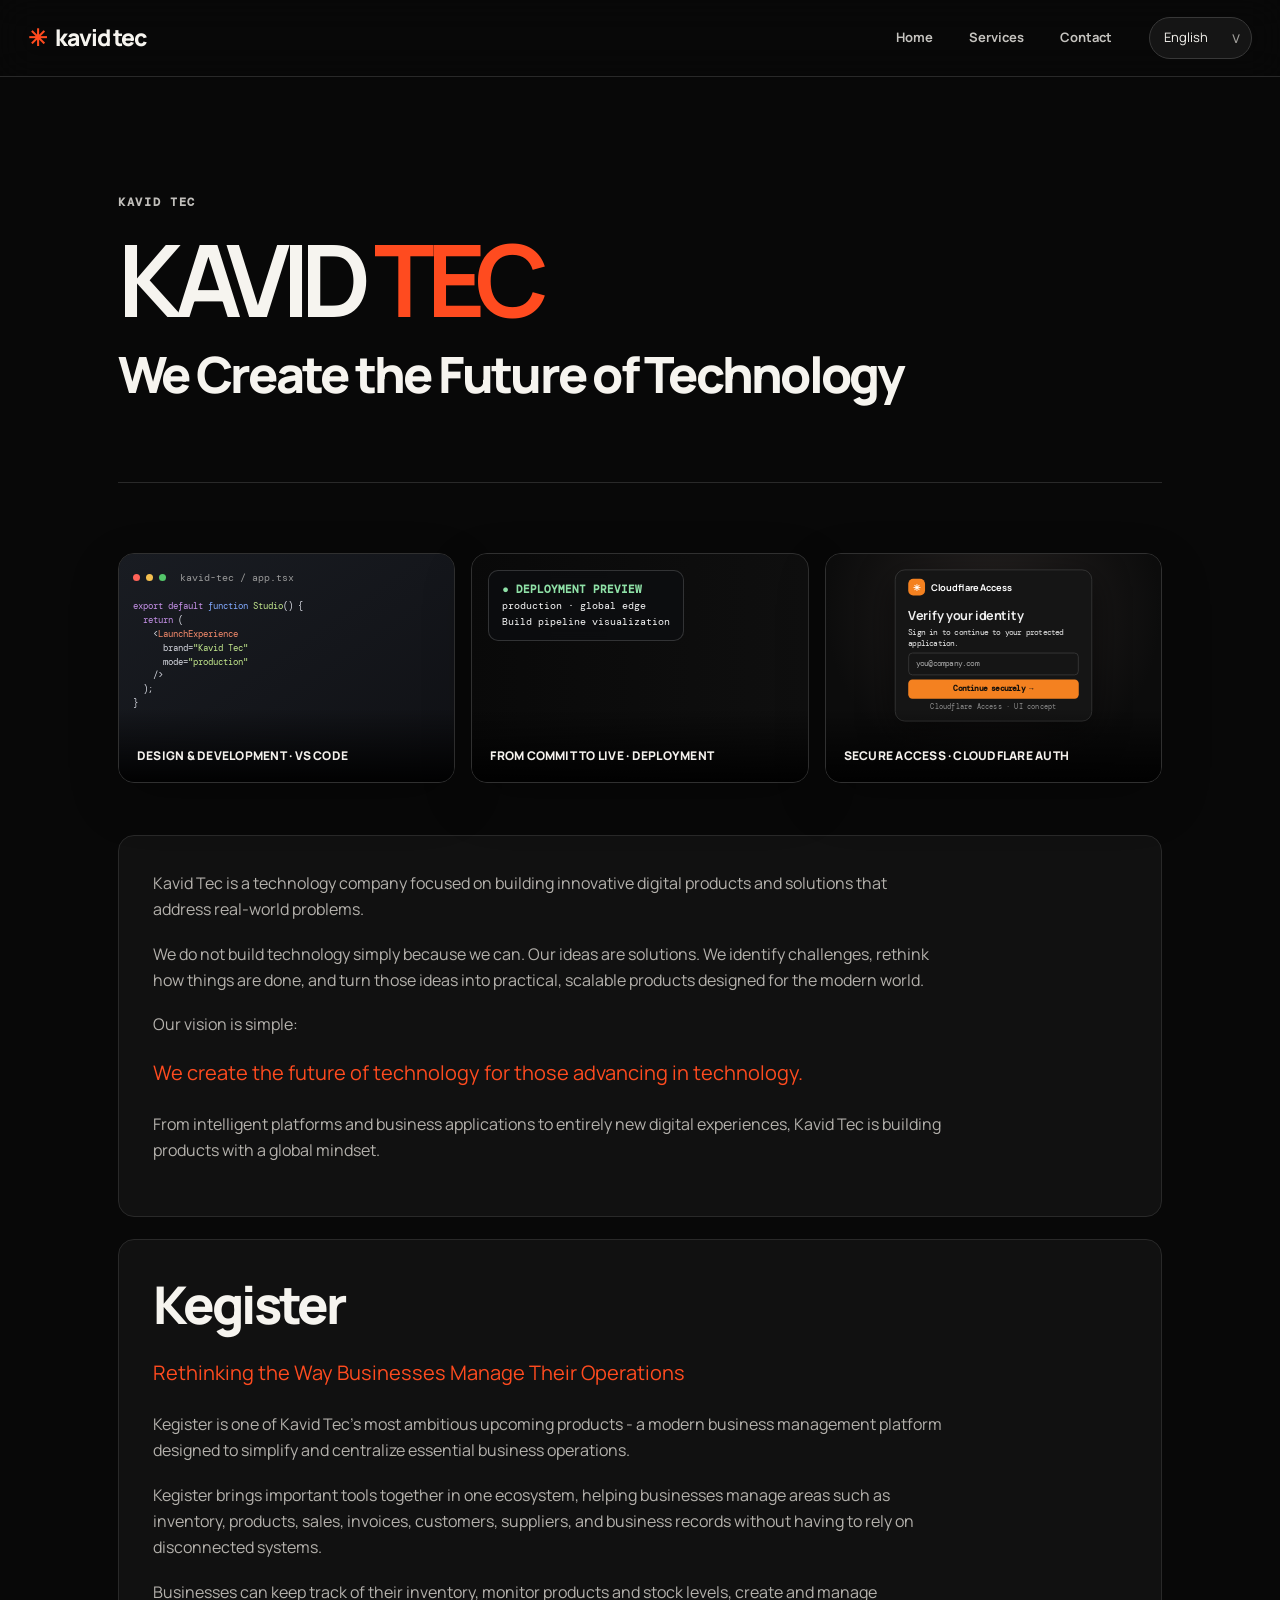
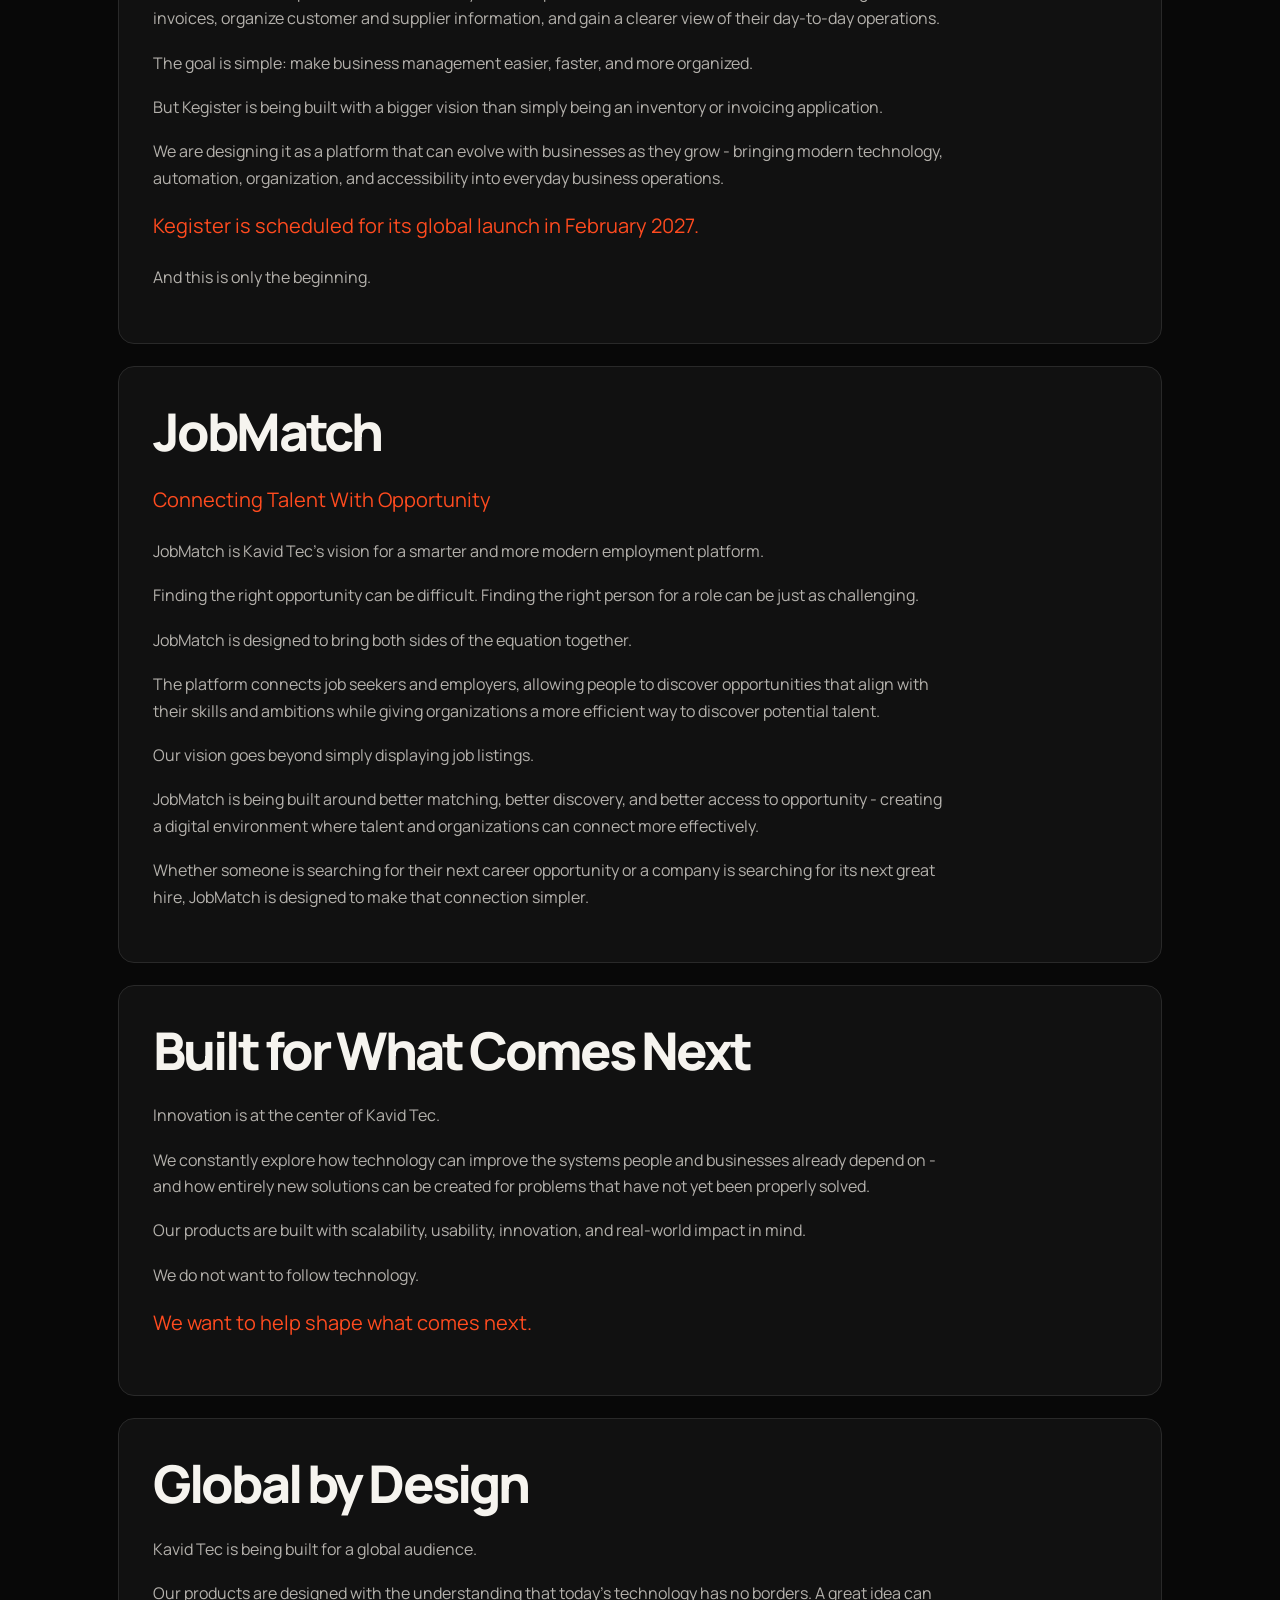
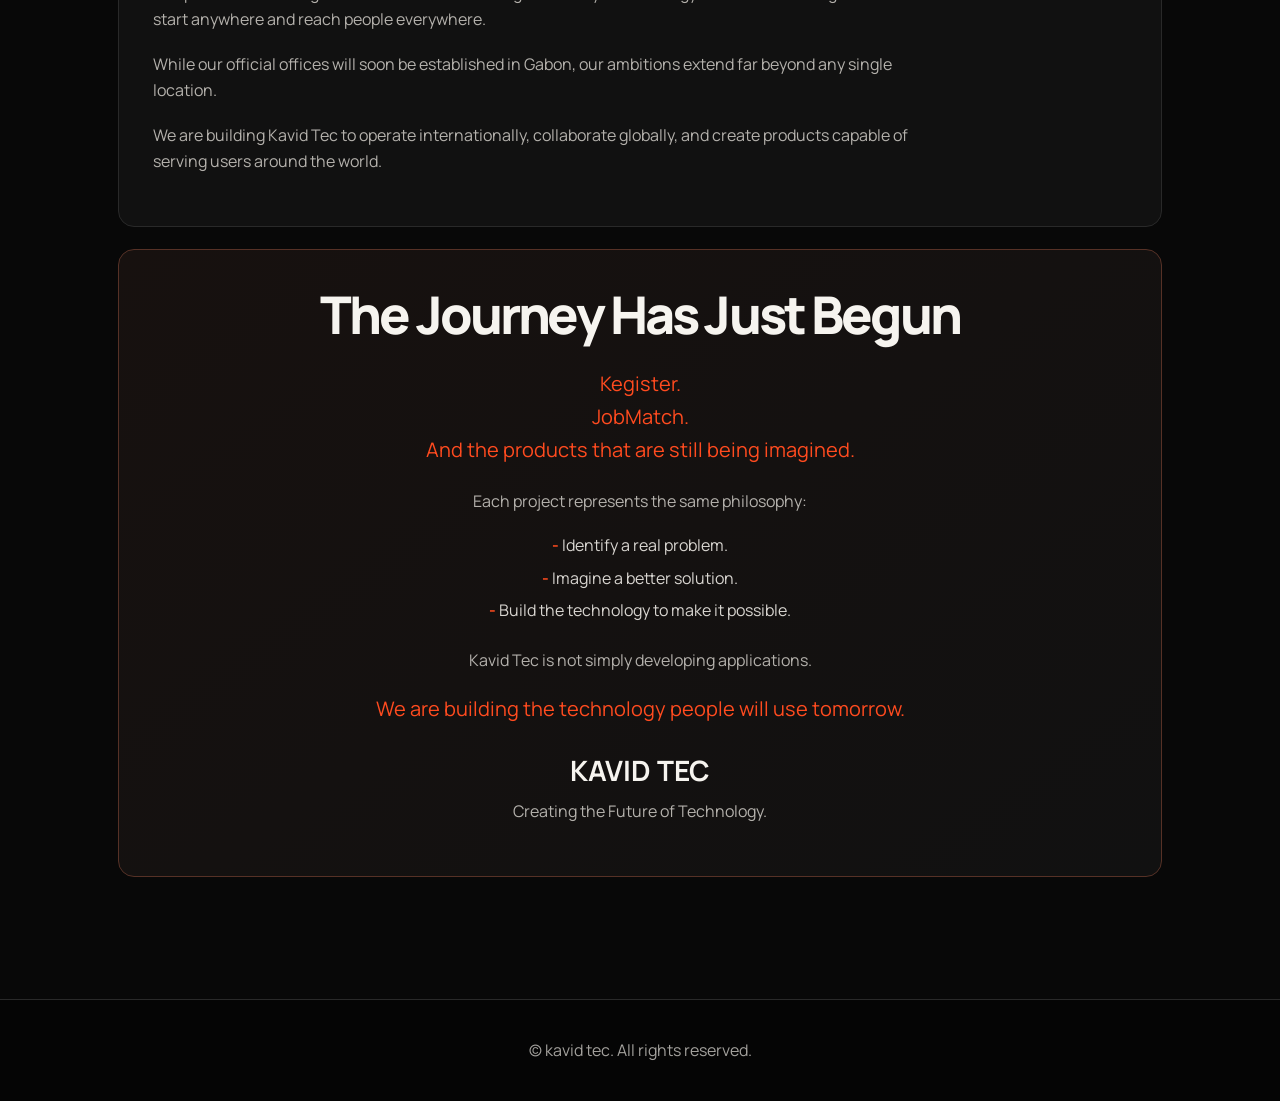
==== commit 4341121e: "Refresh Kavid Tec website design and messaging" ====
--- a/about.html
+++ b/about.html
@@ -3,7 +3,7 @@
 <head>
     <meta charset="UTF-8">
     <meta name="viewport" content="width=device-width, initial-scale=1.0">
-    <title>Kavid Tech | The Future of Technology</title>
+    <title>Kavid Tec | The Future of Technology</title>
     <style>
         * { box-sizing: border-box; margin: 0; padding: 0; }
         body { background: #0a1628; color: #e0e0e0; font-family: Arial, sans-serif; line-height: 1.7; }
@@ -43,11 +43,12 @@
             main { padding-top: 55px; }
         }
     </style>
+    <link rel="stylesheet" href="styles.css">
 </head>
 <body>
     <header>
         <nav class="navbar">
-            <a class="logo" href="index.html">kavid tech</a>
+            <a class="logo" href="index.html">kavid tec</a>
             <div class="nav-links">
                 <a href="index.html#home" data-i18n="home">Home</a>
                 <a href="index.html#services" data-i18n="services">Services</a>
@@ -63,21 +64,67 @@
     </header>
     <main>
         <section class="hero">
-            <p class="eyebrow" data-i18n="brand">Kavid Tech</p>
-            <h1>KAVID <span>TECH</span></h1>
+            <p class="eyebrow" data-i18n="brand">Kavid Tec</p>
+            <h1>KAVID <span>TEC</span></h1>
             <h2 data-i18n="headline">We Create the Future of Technology</h2>
         </section>
+        <div class="workflow-gallery" aria-label="Development workflow previews">
+            <figure class="workflow-card" aria-label="Visual Studio Code editor preview">
+                <div class="editor-window">
+                    <div class="window-bar"><i class="window-dot"></i><i class="window-dot"></i><i class="window-dot"></i> kavid-tec / app.tsx</div>
+                    <pre class="editor-code"><span class="code-purple">export default</span> <span class="code-blue">function</span> <span class="code-green">Studio</span>() {
+  <span class="code-purple">return</span> (
+    &lt;<span class="code-orange">LaunchExperience</span>
+      brand=<span class="code-green">"Kavid Tec"</span>
+      mode=<span class="code-green">"production"</span>
+    /&gt;
+  );
+}</pre>
+                </div>
+                <figcaption>DESIGN &amp; DEVELOPMENT · VS CODE</figcaption>
+            </figure>
+            <figure class="workflow-card" aria-label="Website deployment preview">
+                <div class="deploy-art"></div>
+                <div class="deploy-status"><strong>● DEPLOYMENT PREVIEW</strong>production · global edge<br>Build pipeline visualization</div>
+                <figcaption>FROM COMMIT TO LIVE · DEPLOYMENT</figcaption>
+            </figure>
+            <figure class="workflow-card" aria-label="Cloudflare authentication preview">
+                <div class="auth-art">
+                    <div class="auth-panel">
+                        <div class="auth-brand"><span class="auth-brand-mark">✳</span> Cloudflare Access</div>
+                        <div class="auth-title">Verify your identity</div>
+                        <div>Sign in to continue to your protected application.</div>
+                        <div class="auth-field">you@company.com</div>
+                        <div class="auth-continue">Continue securely →</div>
+                        <div class="auth-secure">Cloudflare Access · UI concept</div>
+                    </div>
+                </div>
+                <figcaption>SECURE ACCESS · CLOUDFLARE AUTH</figcaption>
+            </figure>
+        </div>
         <section class="content-section">
-            <p data-i18n="intro1">Kavid Tech is a technology company focused on building innovative digital products and solutions that address real-world problems.</p>
+            <p data-i18n="intro1">Kavid Tec is a technology company focused on building innovative digital products and solutions that address real-world problems.</p>
             <p data-i18n="intro2">We do not build technology simply because we can. Our ideas are solutions. We identify challenges, rethink how things are done, and turn those ideas into practical, scalable products designed for the modern world.</p>
             <p data-i18n="visionLead">Our vision is simple:</p>
             <p class="subtitle" data-i18n="vision">We create the future of technology for those advancing in technology.</p>
-            <p data-i18n="intro3">From intelligent platforms and business applications to entirely new digital experiences, Kavid Tech is building products with a global mindset.</p>
+            <p data-i18n="intro3">From intelligent platforms and business applications to entirely new digital experiences, Kavid Tec is building products with a global mindset.</p>
+        </section>
+        <section class="content-section">
+            <h2 data-i18n="kegister">Kegister</h2>
+            <p class="subtitle" data-i18n="kegisterSubtitle">Rethinking the Way Businesses Manage Their Operations</p>
+            <p data-i18n="kegister1">Kegister is one of Kavid Tec's most ambitious upcoming products - a modern business management platform designed to simplify and centralize essential business operations.</p>
+            <p data-i18n="kegister2">Kegister brings important tools together in one ecosystem, helping businesses manage areas such as inventory, products, sales, invoices, customers, suppliers, and business records without having to rely on disconnected systems.</p>
+            <p data-i18n="kegister3">Businesses can keep track of their inventory, monitor products and stock levels, create and manage invoices, organize customer and supplier information, and gain a clearer view of their day-to-day operations.</p>
+            <p data-i18n="kegister4">The goal is simple: make business management easier, faster, and more organized.</p>
+            <p data-i18n="kegister5">But Kegister is being built with a bigger vision than simply being an inventory or invoicing application.</p>
+            <p data-i18n="kegister6">We are designing it as a platform that can evolve with businesses as they grow - bringing modern technology, automation, organization, and accessibility into everyday business operations.</p>
+            <p class="subtitle" data-i18n="launch">Kegister is scheduled for its global launch in February 2027.</p>
+            <p data-i18n="beginning">And this is only the beginning.</p>
         </section>
         <section class="content-section">
             <h2 data-i18n="jobmatch">JobMatch</h2>
             <p class="subtitle" data-i18n="jobmatchSubtitle">Connecting Talent With Opportunity</p>
-            <p data-i18n="jobmatch1">JobMatch is Kavid Tech's vision for a smarter and more modern employment platform.</p>
+            <p data-i18n="jobmatch1">JobMatch is Kavid Tec's vision for a smarter and more modern employment platform.</p>
             <p data-i18n="jobmatch2">Finding the right opportunity can be difficult. Finding the right person for a role can be just as challenging.</p>
             <p data-i18n="jobmatch3">JobMatch is designed to bring both sides of the equation together.</p>
             <p data-i18n="jobmatch4">The platform connects job seekers and employers, allowing people to discover opportunities that align with their skills and ambitions while giving organizations a more efficient way to discover potential talent.</p>
@@ -87,7 +134,7 @@
         </section>
         <section class="content-section">
             <h2 data-i18n="innovation">Built for What Comes Next</h2>
-            <p data-i18n="innovation1">Innovation is at the center of Kavid Tech.</p>
+            <p data-i18n="innovation1">Innovation is at the center of Kavid Tec.</p>
             <p data-i18n="innovation2">We constantly explore how technology can improve the systems people and businesses already depend on - and how entirely new solutions can be created for problems that have not yet been properly solved.</p>
             <p data-i18n="innovation3">Our products are built with scalability, usability, innovation, and real-world impact in mind.</p>
             <p data-i18n="innovation4">We do not want to follow technology.</p>
@@ -95,33 +142,33 @@
         </section>
         <section class="content-section">
             <h2 data-i18n="global">Global by Design</h2>
-            <p data-i18n="global1">Kavid Tech is being built for a global audience.</p>
+            <p data-i18n="global1">Kavid Tec is being built for a global audience.</p>
             <p data-i18n="global2">Our products are designed with the understanding that today's technology has no borders. A great idea can start anywhere and reach people everywhere.</p>
             <p data-i18n="global3">While our official offices will soon be established in Gabon, our ambitions extend far beyond any single location.</p>
-            <p data-i18n="global4">We are building Kavid Tech to operate internationally, collaborate globally, and create products capable of serving users around the world.</p>
+            <p data-i18n="global4">We are building Kavid Tec to operate internationally, collaborate globally, and create products capable of serving users around the world.</p>
         </section>
         <section class="content-section closing">
             <h2 data-i18n="journey">The Journey Has Just Begun</h2>
-            <p class="subtitle">JobMatch.<br><span data-i18n="projects">And the products that are still being imagined.</span></p>
+            <p class="subtitle">Kegister.<br>JobMatch.<br><span data-i18n="projects">And the products that are still being imagined.</span></p>
             <p data-i18n="philosophy">Each project represents the same philosophy:</p>
             <ul class="vision-list"><li data-i18n="step1">Identify a real problem.</li><li data-i18n="step2">Imagine a better solution.</li><li data-i18n="step3">Build the technology to make it possible.</li></ul>
-            <p data-i18n="closing1">Kavid Tech is not simply developing applications.</p>
+            <p data-i18n="closing1">Kavid Tec is not simply developing applications.</p>
             <p class="subtitle" data-i18n="closing2">We are building the technology people will use tomorrow.</p>
-            <h3>KAVID TECH</h3>
+            <h3>KAVID TEC</h3>
             <p data-i18n="tagline">Creating the Future of Technology.</p>
         </section>
     </main>
-    <footer><p data-i18n="rights">&copy; kavid tech. All rights reserved.</p></footer>
+    <footer><p data-i18n="rights">&copy; kavid tec. All rights reserved.</p></footer>
     <script>
         const translations = {
-            en: { rights: "© kavid tech. All rights reserved.", home: "Home", services: "Services", contact: "Contact", languageLabel: "Choose language", brand: "Kavid Tech", headline: "We Create the Future of Technology", intro1: "Kavid Tech is a technology company focused on building innovative digital products and solutions that address real-world problems.", intro2: "We do not build technology simply because we can. Our ideas are solutions. We identify challenges, rethink how things are done, and turn those ideas into practical, scalable products designed for the modern world.", visionLead: "Our vision is simple:", vision: "We create the future of technology for those advancing in technology.", intro3: "From intelligent platforms and business applications to entirely new digital experiences, Kavid Tech is building products with a global mindset.", kegister: "Kegister", kegisterSubtitle: "Rethinking the Way Businesses Manage Their Operations", kegister1: "Kegister is one of Kavid Tech's most ambitious upcoming products - a modern business management platform designed to simplify and centralize essential business operations.", kegister2: "Kegister brings important tools together in one ecosystem, helping businesses manage areas such as inventory, products, sales, invoices, customers, suppliers, and business records without having to rely on disconnected systems.", kegister3: "Businesses can keep track of their inventory, monitor products and stock levels, create and manage invoices, organize customer and supplier information, and gain a clearer view of their day-to-day operations.", kegister4: "The goal is simple: make business management easier, faster, and more organized.", kegister5: "But Kegister is being built with a bigger vision than simply being an inventory or invoicing application.", kegister6: "We are designing it as a platform that can evolve with businesses as they grow - bringing modern technology, automation, organization, and accessibility into everyday business operations.", launch: "Kegister is scheduled for its global launch in February 2027.", beginning: "And this is only the beginning.", jobmatch: "JobMatch", jobmatchSubtitle: "Connecting Talent With Opportunity", jobmatch1: "JobMatch is Kavid Tech's vision for a smarter and more modern employment platform.", jobmatch2: "Finding the right opportunity can be difficult. Finding the right person for a role can be just as challenging.", jobmatch3: "JobMatch is designed to bring both sides of the equation together.", jobmatch4: "The platform connects job seekers and employers, allowing people to discover opportunities that align with their skills and ambitions while giving organizations a more efficient way to discover potential talent.", jobmatch5: "Our vision goes beyond simply displaying job listings.", jobmatch6: "JobMatch is being built around better matching, better discovery, and better access to opportunity - creating a digital environment where talent and organizations can connect more effectively.", jobmatch7: "Whether someone is searching for their next career opportunity or a company is searching for its next great hire, JobMatch is designed to make that connection simpler.", innovation: "Built for What Comes Next", innovation1: "Innovation is at the center of Kavid Tech.", innovation2: "We constantly explore how technology can improve the systems people and businesses already depend on - and how entirely new solutions can be created for problems that have not yet been properly solved.", innovation3: "Our products are built with scalability, usability, innovation, and real-world impact in mind.", innovation4: "We do not want to follow technology.", innovation5: "We want to help shape what comes next.", global: "Global by Design", global1: "Kavid Tech is being built for a global audience.", global2: "Our products are designed with the understanding that today's technology has no borders. A great idea can start anywhere and reach people everywhere.", global3: "While our official offices will soon be established in Gabon, our ambitions extend far beyond any single location.", global4: "We are building Kavid Tech to operate internationally, collaborate globally, and create products capable of serving users around the world.", journey: "The Journey Has Just Begun", projects: "And the products that are still being imagined.", philosophy: "Each project represents the same philosophy:", step1: "Identify a real problem.", step2: "Imagine a better solution.", step3: "Build the technology to make it possible.", closing1: "Kavid Tech is not simply developing applications.", closing2: "We are building the technology people will use tomorrow.", tagline: "Creating the Future of Technology." },
-            fr: { home: "Accueil", services: "Services", contact: "Contact", languageLabel: "Choisir la langue", brand: "Kavid Tech", headline: "Nous créons l'avenir de la technologie", intro1: "Kavid Tech est une entreprise technologique qui crée des produits et solutions numériques innovants pour répondre aux problèmes du monde réel.", intro2: "Nous ne créons pas de technologie simplement parce que nous le pouvons. Nos idées sont des solutions. Nous identifions les défis, repensons les méthodes et transformons ces idées en produits pratiques et évolutifs pour le monde moderne.", visionLead: "Notre vision est simple :", vision: "Nous créons l'avenir de la technologie pour ceux qui font progresser la technologie.", intro3: "Des plateformes intelligentes aux applications professionnelles et aux expériences numériques inédites, Kavid Tech conçoit ses produits avec une vision mondiale.", kegister: "Kegister", kegisterSubtitle: "Repenser la gestion des opérations des entreprises", kegister1: "Kegister est l'un des produits à venir les plus ambitieux de Kavid Tech : une plateforme moderne de gestion conçue pour simplifier et centraliser les opérations essentielles.", kegister2: "Kegister réunit les outils importants dans un écosystème unique : stocks, produits, ventes, factures, clients, fournisseurs et dossiers d'entreprise, sans systèmes dispersés.", kegister3: "Les entreprises peuvent suivre leurs stocks, surveiller les produits, créer et gérer des factures, organiser les informations clients et fournisseurs et obtenir une vision plus claire de leurs opérations quotidiennes.", kegister4: "L'objectif est simple : rendre la gestion plus facile, rapide et organisée.", kegister5: "Mais Kegister est conçu avec une ambition plus grande que celle d'une simple application de stock ou de facturation.", kegister6: "Nous le concevons comme une plateforme capable d'évoluer avec les entreprises, en apportant technologie moderne, automatisation, organisation et accessibilité aux opérations quotidiennes.", launch: "Le lancement mondial de Kegister est prévu pour février 2027.", beginning: "Et ce n'est que le début.", jobmatch: "JobMatch", jobmatchSubtitle: "Relier les talents aux opportunités", jobmatch1: "JobMatch est la vision de Kavid Tech pour une plateforme d'emploi plus intelligente et moderne.", jobmatch2: "Trouver la bonne opportunité peut être difficile. Trouver la bonne personne pour un poste peut l'être tout autant.", jobmatch3: "JobMatch est conçu pour réunir ces deux parties.", jobmatch4: "La plateforme met en relation candidats et employeurs, afin que chacun découvre des opportunités correspondant à ses compétences et ambitions, tandis que les organisations trouvent plus facilement les talents.", jobmatch5: "Notre vision va au-delà de la simple publication d'offres.", jobmatch6: "JobMatch repose sur une meilleure mise en relation, une meilleure découverte et un meilleur accès aux opportunités.", jobmatch7: "Qu'il s'agisse de trouver une carrière ou un excellent recrutement, JobMatch rend cette connexion plus simple.", innovation: "Conçu pour la suite", innovation1: "L'innovation est au coeur de Kavid Tech.", innovation2: "Nous cherchons constamment comment améliorer les systèmes dont dépendent les personnes et les entreprises, et comment créer des solutions inédites pour les problèmes encore mal résolus.", innovation3: "Nos produits sont pensés pour être évolutifs, accessibles, innovants et utiles dans le monde réel.", innovation4: "Nous ne voulons pas suivre la technologie.", innovation5: "Nous voulons contribuer à façonner la suite.", global: "Une conception mondiale", global1: "Kavid Tech est conçu pour un public mondial.", global2: "Nos produits partent du principe que la technologie n'a pas de frontières. Une grande idée peut commencer n'importe où et atteindre tout le monde.", global3: "Nos bureaux officiels seront bientôt établis au Gabon, mais nos ambitions dépassent largement un seul lieu.", global4: "Nous construisons Kavid Tech pour agir à l'international, collaborer dans le monde entier et servir les utilisateurs partout.", journey: "Le voyage ne fait que commencer", projects: "Et les produits qui restent encore à imaginer.", philosophy: "Chaque projet suit la même philosophie :", step1: "Identifier un vrai problème.", step2: "Imaginer une meilleure solution.", step3: "Construire la technologie pour la rendre possible.", closing1: "Kavid Tech ne développe pas simplement des applications.", closing2: "Nous construisons la technologie que les gens utiliseront demain.", tagline: "Créer l'avenir de la technologie." },
-            zh: { home: "首页", services: "服务", contact: "联系", languageLabel: "选择语言", brand: "Kavid Tech", headline: "我们创造科技的未来", intro1: "Kavid Tech 是一家专注于打造创新数字产品和解决方案的科技公司，致力于解决现实世界中的问题。", intro2: "我们并不是因为能够创造技术就去创造技术。我们的想法就是解决方案。我们发现挑战，重新思考做事方式，并将想法转化为面向现代世界的实用、可扩展产品。", visionLead: "我们的愿景很简单：", vision: "为推动科技发展的人创造科技的未来。", intro3: "从智能平台、商业应用到全新的数字体验，Kavid Tech 以全球视野打造产品。", kegister: "Kegister", kegisterSubtitle: "重新思考企业运营管理方式", kegister1: "Kegister 是 Kavid Tech 即将推出的最具雄心的产品之一，是一个旨在简化和集中管理核心业务运营的现代化平台。", kegister2: "Kegister 将库存、产品、销售、发票、客户、供应商和业务记录等重要工具整合到一个生态系统中，无需依赖彼此割裂的系统。", kegister3: "企业可以跟踪库存、监控产品和库存水平、创建和管理发票、整理客户与供应商信息，并更清晰地了解日常运营。", kegister4: "目标很简单：让企业管理更轻松、更快速、更有条理。", kegister5: "但 Kegister 的愿景不止于库存或发票应用。", kegister6: "我们将其设计为能够伴随企业成长的平台，把现代技术、自动化、组织能力和可访问性带入日常业务运营。", launch: "Kegister 计划于 2027 年 2 月全球发布。", beginning: "而这只是开始。", jobmatch: "JobMatch", jobmatchSubtitle: "连接人才与机会", jobmatch1: "JobMatch 是 Kavid Tech 对更智能、更现代就业平台的构想。", jobmatch2: "找到合适的机会可能很难，为职位找到合适的人同样具有挑战。", jobmatch3: "JobMatch 旨在将双方连接起来。", jobmatch4: "平台连接求职者和雇主，让人们发现符合技能与抱负的机会，也帮助组织更高效地寻找人才。", jobmatch5: "我们的愿景不只是展示职位信息。", jobmatch6: "JobMatch 致力于更好的匹配、更好的发现和更好的机会获取，让人才与组织更有效地连接。", jobmatch7: "无论是在寻找下一份工作，还是在寻找优秀员工，JobMatch 都旨在让这种连接更简单。", innovation: "为未来而建", innovation1: "创新是 Kavid Tech 的核心。", innovation2: "我们不断探索如何改进人们和企业依赖的系统，以及如何为尚未被妥善解决的问题创造全新方案。", innovation3: "我们的产品以可扩展性、易用性、创新和现实影响为出发点。", innovation4: "我们不想追随技术。", innovation5: "我们希望帮助塑造未来。", global: "为全球而设计", global1: "Kavid Tech 面向全球用户打造。", global2: "我们的产品理解今天的技术没有边界。伟大的想法可以从任何地方开始，触达世界各地。", global3: "我们的官方办公室即将在加蓬设立，但我们的目标远远超越任何单一地点。", global4: "我们正在建设一个面向国际运营、全球协作并服务世界用户的 Kavid Tech。", journey: "旅程才刚刚开始", projects: "以及仍在构想中的产品。", philosophy: "每个项目都代表着相同的理念：", step1: "发现一个真实的问题。", step2: "构想更好的解决方案。", step3: "构建让它成为现实的技术。", closing1: "Kavid Tech 不只是开发应用。", closing2: "我们正在打造人们明天将使用的技术。", tagline: "创造科技的未来。" },
-            th: { home: "หน้าแรก", services: "บริการ", contact: "ติดต่อ", languageLabel: "เลือกภาษา", brand: "Kavid Tech", headline: "เราสร้างอนาคตของเทคโนโลยี", intro1: "Kavid Tech คือบริษัทเทคโนโลยีที่มุ่งสร้างผลิตภัณฑ์และโซลูชันดิจิทัลที่สร้างสรรค์ เพื่อแก้ปัญหาในโลกจริง", intro2: "เราไม่ได้สร้างเทคโนโลยีเพียงเพราะเราทำได้ ไอเดียของเราคือโซลูชัน เราค้นหาความท้าทาย คิดทบทวนวิธีการทำงาน และเปลี่ยนไอเดียให้เป็นผลิตภัณฑ์ที่ใช้งานได้จริงและขยายได้สำหรับโลกยุคใหม่", visionLead: "วิสัยทัศน์ของเรานั้นเรียบง่าย:", vision: "เราสร้างอนาคตของเทคโนโลยีสำหรับผู้ที่กำลังพัฒนาเทคโนโลยี", intro3: "ตั้งแต่แพลตฟอร์มอัจฉริยะ แอปพลิเคชันธุรกิจ ไปจนถึงประสบการณ์ดิจิทัลรูปแบบใหม่ Kavid Tech สร้างผลิตภัณฑ์ด้วยมุมมองระดับโลก", kegister: "Kegister", kegisterSubtitle: "คิดใหม่เรื่องการจัดการธุรกิจ", kegister1: "Kegister คือหนึ่งในผลิตภัณฑ์ที่กำลังจะมาถึงและมีความทะเยอทะยานที่สุดของ Kavid Tech เป็นแพลตฟอร์มจัดการธุรกิจสมัยใหม่ที่ช่วยรวมและทำให้การดำเนินงานสำคัญง่ายขึ้น", kegister2: "Kegister รวมเครื่องมือสำคัญไว้ในระบบเดียว ช่วยจัดการคลังสินค้า สินค้า การขาย ใบแจ้งหนี้ ลูกค้า ซัพพลายเออร์ และข้อมูลธุรกิจ โดยไม่ต้องพึ่งพาระบบที่แยกจากกัน", kegister3: "ธุรกิจสามารถติดตามคลังสินค้า ตรวจสอบสินค้าและระดับสต็อก สร้างและจัดการใบแจ้งหนี้ จัดระเบียบข้อมูลลูกค้าและซัพพลายเออร์ และเห็นภาพการทำงานประจำวันได้ชัดเจนขึ้น", kegister4: "เป้าหมายนั้นเรียบง่าย: ทำให้การจัดการธุรกิจง่ายขึ้น เร็วขึ้น และเป็นระเบียบมากขึ้น", kegister5: "แต่ Kegister ถูกสร้างขึ้นด้วยวิสัยทัศน์ที่ยิ่งใหญ่กว่าการเป็นเพียงแอปคลังสินค้าหรือใบแจ้งหนี้", kegister6: "เรากำลังออกแบบให้เป็นแพลตฟอร์มที่เติบโตไปพร้อมธุรกิจ นำเทคโนโลยีสมัยใหม่ ระบบอัตโนมัติ การจัดระเบียบ และการเข้าถึงมาสู่การดำเนินงานประจำวัน", launch: "Kegister มีกำหนดเปิดตัวทั่วโลกในเดือนกุมภาพันธ์ 2027", beginning: "และนี่เป็นเพียงจุดเริ่มต้น", jobmatch: "JobMatch", jobmatchSubtitle: "เชื่อมโยงคนเก่งกับโอกาส", jobmatch1: "JobMatch คือวิสัยทัศน์ของ Kavid Tech สำหรับแพลตฟอร์มหางานที่ชาญฉลาดและทันสมัยยิ่งขึ้น", jobmatch2: "การหาโอกาสที่ใช่อาจเป็นเรื่องยาก และการหาคนที่เหมาะสมกับตำแหน่งก็ท้าทายไม่แพ้กัน", jobmatch3: "JobMatch ออกแบบมาเพื่อเชื่อมโยงทั้งสองฝ่ายเข้าด้วยกัน", jobmatch4: "แพลตฟอร์มเชื่อมต่อผู้หางานกับนายจ้าง ให้ผู้คนค้นพบโอกาสที่ตรงกับทักษะและความทะเยอทะยาน พร้อมช่วยองค์กรค้นหาคนที่มีศักยภาพได้อย่างมีประสิทธิภาพ", jobmatch5: "วิสัยทัศน์ของเราไปไกลกว่าการแสดงรายการงาน", jobmatch6: "JobMatch สร้างขึ้นเพื่อการจับคู่ที่ดีขึ้น การค้นพบที่ดีขึ้น และการเข้าถึงโอกาสที่ดีขึ้น ทำให้คนเก่งและองค์กรเชื่อมต่อกันได้อย่างมีประสิทธิภาพ", jobmatch7: "ไม่ว่าจะกำลังหาโอกาสในอาชีพหรือหาคนเก่งคนใหม่ JobMatch ออกแบบมาเพื่อทำให้การเชื่อมต่อนั้นง่ายขึ้น", innovation: "สร้างเพื่ออนาคต", innovation1: "นวัตกรรมคือหัวใจของ Kavid Tech", innovation2: "เราสำรวจอยู่เสมอว่าเทคโนโลยีจะช่วยปรับปรุงระบบที่ผู้คนและธุรกิจพึ่งพาได้อย่างไร และจะสร้างโซลูชันใหม่สำหรับปัญหาที่ยังไม่ได้รับการแก้ไขอย่างเหมาะสมได้อย่างไร", innovation3: "ผลิตภัณฑ์ของเราคำนึงถึงการขยายตัว การใช้งานง่าย นวัตกรรม และผลกระทบในโลกจริง", innovation4: "เราไม่ต้องการเดินตามเทคโนโลยี", innovation5: "เราต้องการช่วยกำหนดสิ่งที่จะเกิดขึ้นต่อไป", global: "ออกแบบเพื่อคนทั่วโลก", global1: "Kavid Tech กำลังสร้างขึ้นสำหรับผู้ใช้ทั่วโลก", global2: "ผลิตภัณฑ์ของเราเข้าใจว่าเทคโนโลยีในวันนี้ไม่มีพรมแดน ไอเดียที่ยอดเยี่ยมเริ่มต้นได้ทุกที่และเข้าถึงผู้คนได้ทุกแห่ง", global3: "แม้สำนักงานอย่างเป็นทางการของเราจะจัดตั้งขึ้นในกาบองในเร็ว ๆ นี้ แต่ความทะเยอทะยานของเราก้าวไกลกว่าสถานที่ใดสถานที่หนึ่ง", global4: "เรากำลังสร้าง Kavid Tech ให้ดำเนินงานในระดับนานาชาติ ร่วมมือทั่วโลก และสร้างผลิตภัณฑ์ที่ให้บริการผู้ใช้ทั่วโลก", journey: "การเดินทางเพิ่งเริ่มต้น", projects: "และผลิตภัณฑ์ที่ยังอยู่ในจินตนาการ", philosophy: "ทุกโครงการสะท้อนปรัชญาเดียวกัน:", step1: "ค้นหาปัญหาที่แท้จริง", step2: "จินตนาการถึงโซลูชันที่ดีกว่า", step3: "สร้างเทคโนโลยีเพื่อทำให้เป็นจริง", closing1: "Kavid Tech ไม่ได้เพียงพัฒนาแอปพลิเคชัน", closing2: "เรากำลังสร้างเทคโนโลยีที่ผู้คนจะใช้ในวันพรุ่งนี้", tagline: "สร้างอนาคตของเทคโนโลยี" }
+            en: { rights: "© kavid tec. All rights reserved.", home: "Home", services: "Services", contact: "Contact", languageLabel: "Choose language", brand: "Kavid Tec", headline: "We Create the Future of Technology", intro1: "Kavid Tec is a technology company focused on building innovative digital products and solutions that address real-world problems.", intro2: "We do not build technology simply because we can. Our ideas are solutions. We identify challenges, rethink how things are done, and turn those ideas into practical, scalable products designed for the modern world.", visionLead: "Our vision is simple:", vision: "We create the future of technology for those advancing in technology.", intro3: "From intelligent platforms and business applications to entirely new digital experiences, Kavid Tec is building products with a global mindset.", kegister: "Kegister", kegisterSubtitle: "Rethinking the Way Businesses Manage Their Operations", kegister1: "Kegister is one of Kavid Tec's most ambitious upcoming products - a modern business management platform designed to simplify and centralize essential business operations.", kegister2: "Kegister brings important tools together in one ecosystem, helping businesses manage areas such as inventory, products, sales, invoices, customers, suppliers, and business records without having to rely on disconnected systems.", kegister3: "Businesses can keep track of their inventory, monitor products and stock levels, create and manage invoices, organize customer and supplier information, and gain a clearer view of their day-to-day operations.", kegister4: "The goal is simple: make business management easier, faster, and more organized.", kegister5: "But Kegister is being built with a bigger vision than simply being an inventory or invoicing application.", kegister6: "We are designing it as a platform that can evolve with businesses as they grow - bringing modern technology, automation, organization, and accessibility into everyday business operations.", launch: "Kegister is scheduled for its global launch in February 2027.", beginning: "And this is only the beginning.", jobmatch: "JobMatch", jobmatchSubtitle: "Connecting Talent With Opportunity", jobmatch1: "JobMatch is Kavid Tec's vision for a smarter and more modern employment platform.", jobmatch2: "Finding the right opportunity can be difficult. Finding the right person for a role can be just as challenging.", jobmatch3: "JobMatch is designed to bring both sides of the equation together.", jobmatch4: "The platform connects job seekers and employers, allowing people to discover opportunities that align with their skills and ambitions while giving organizations a more efficient way to discover potential talent.", jobmatch5: "Our vision goes beyond simply displaying job listings.", jobmatch6: "JobMatch is being built around better matching, better discovery, and better access to opportunity - creating a digital environment where talent and organizations can connect more effectively.", jobmatch7: "Whether someone is searching for their next career opportunity or a company is searching for its next great hire, JobMatch is designed to make that connection simpler.", innovation: "Built for What Comes Next", innovation1: "Innovation is at the center of Kavid Tec.", innovation2: "We constantly explore how technology can improve the systems people and businesses already depend on - and how entirely new solutions can be created for problems that have not yet been properly solved.", innovation3: "Our products are built with scalability, usability, innovation, and real-world impact in mind.", innovation4: "We do not want to follow technology.", innovation5: "We want to help shape what comes next.", global: "Global by Design", global1: "Kavid Tec is being built for a global audience.", global2: "Our products are designed with the understanding that today's technology has no borders. A great idea can start anywhere and reach people everywhere.", global3: "While our official offices will soon be established in Gabon, our ambitions extend far beyond any single location.", global4: "We are building Kavid Tec to operate internationally, collaborate globally, and create products capable of serving users around the world.", journey: "The Journey Has Just Begun", projects: "And the products that are still being imagined.", philosophy: "Each project represents the same philosophy:", step1: "Identify a real problem.", step2: "Imagine a better solution.", step3: "Build the technology to make it possible.", closing1: "Kavid Tec is not simply developing applications.", closing2: "We are building the technology people will use tomorrow.", tagline: "Creating the Future of Technology." },
+            fr: { home: "Accueil", services: "Services", contact: "Contact", languageLabel: "Choisir la langue", brand: "Kavid Tec", headline: "Nous créons l'avenir de la technologie", intro1: "Kavid Tec est une entreprise technologique qui crée des produits et solutions numériques innovants pour répondre aux problèmes du monde réel.", intro2: "Nous ne créons pas de technologie simplement parce que nous le pouvons. Nos idées sont des solutions. Nous identifions les défis, repensons les méthodes et transformons ces idées en produits pratiques et évolutifs pour le monde moderne.", visionLead: "Notre vision est simple :", vision: "Nous créons l'avenir de la technologie pour ceux qui font progresser la technologie.", intro3: "Des plateformes intelligentes aux applications professionnelles et aux expériences numériques inédites, Kavid Tec conçoit ses produits avec une vision mondiale.", kegister: "Kegister", kegisterSubtitle: "Repenser la gestion des opérations des entreprises", kegister1: "Kegister est l'un des produits à venir les plus ambitieux de Kavid Tec : une plateforme moderne de gestion conçue pour simplifier et centraliser les opérations essentielles.", kegister2: "Kegister réunit les outils importants dans un écosystème unique : stocks, produits, ventes, factures, clients, fournisseurs et dossiers d'entreprise, sans systèmes dispersés.", kegister3: "Les entreprises peuvent suivre leurs stocks, surveiller les produits, créer et gérer des factures, organiser les informations clients et fournisseurs et obtenir une vision plus claire de leurs opérations quotidiennes.", kegister4: "L'objectif est simple : rendre la gestion plus facile, rapide et organisée.", kegister5: "Mais Kegister est conçu avec une ambition plus grande que celle d'une simple application de stock ou de facturation.", kegister6: "Nous le concevons comme une plateforme capable d'évoluer avec les entreprises, en apportant technologie moderne, automatisation, organisation et accessibilité aux opérations quotidiennes.", launch: "Le lancement mondial de Kegister est prévu pour février 2027.", beginning: "Et ce n'est que le début.", jobmatch: "JobMatch", jobmatchSubtitle: "Relier les talents aux opportunités", jobmatch1: "JobMatch est la vision de Kavid Tec pour une plateforme d'emploi plus intelligente et moderne.", jobmatch2: "Trouver la bonne opportunité peut être difficile. Trouver la bonne personne pour un poste peut l'être tout autant.", jobmatch3: "JobMatch est conçu pour réunir ces deux parties.", jobmatch4: "La plateforme met en relation candidats et employeurs, afin que chacun découvre des opportunités correspondant à ses compétences et ambitions, tandis que les organisations trouvent plus facilement les talents.", jobmatch5: "Notre vision va au-delà de la simple publication d'offres.", jobmatch6: "JobMatch repose sur une meilleure mise en relation, une meilleure découverte et un meilleur accès aux opportunités.", jobmatch7: "Qu'il s'agisse de trouver une carrière ou un excellent recrutement, JobMatch rend cette connexion plus simple.", innovation: "Conçu pour la suite", innovation1: "L'innovation est au coeur de Kavid Tec.", innovation2: "Nous cherchons constamment comment améliorer les systèmes dont dépendent les personnes et les entreprises, et comment créer des solutions inédites pour les problèmes encore mal résolus.", innovation3: "Nos produits sont pensés pour être évolutifs, accessibles, innovants et utiles dans le monde réel.", innovation4: "Nous ne voulons pas suivre la technologie.", innovation5: "Nous voulons contribuer à façonner la suite.", global: "Une conception mondiale", global1: "Kavid Tec est conçu pour un public mondial.", global2: "Nos produits partent du principe que la technologie n'a pas de frontières. Une grande idée peut commencer n'importe où et atteindre tout le monde.", global3: "Nos bureaux officiels seront bientôt établis au Gabon, mais nos ambitions dépassent largement un seul lieu.", global4: "Nous construisons Kavid Tec pour agir à l'international, collaborer dans le monde entier et servir les utilisateurs partout.", journey: "Le voyage ne fait que commencer", projects: "Et les produits qui restent encore à imaginer.", philosophy: "Chaque projet suit la même philosophie :", step1: "Identifier un vrai problème.", step2: "Imaginer une meilleure solution.", step3: "Construire la technologie pour la rendre possible.", closing1: "Kavid Tec ne développe pas simplement des applications.", closing2: "Nous construisons la technologie que les gens utiliseront demain.", tagline: "Créer l'avenir de la technologie." },
+            zh: { home: "首页", services: "服务", contact: "联系", languageLabel: "选择语言", brand: "Kavid Tec", headline: "我们创造科技的未来", intro1: "Kavid Tec 是一家专注于打造创新数字产品和解决方案的科技公司，致力于解决现实世界中的问题。", intro2: "我们并不是因为能够创造技术就去创造技术。我们的想法就是解决方案。我们发现挑战，重新思考做事方式，并将想法转化为面向现代世界的实用、可扩展产品。", visionLead: "我们的愿景很简单：", vision: "为推动科技发展的人创造科技的未来。", intro3: "从智能平台、商业应用到全新的数字体验，Kavid Tec 以全球视野打造产品。", kegister: "Kegister", kegisterSubtitle: "重新思考企业运营管理方式", kegister1: "Kegister 是 Kavid Tec 即将推出的最具雄心的产品之一，是一个旨在简化和集中管理核心业务运营的现代化平台。", kegister2: "Kegister 将库存、产品、销售、发票、客户、供应商和业务记录等重要工具整合到一个生态系统中，无需依赖彼此割裂的系统。", kegister3: "企业可以跟踪库存、监控产品和库存水平、创建和管理发票、整理客户与供应商信息，并更清晰地了解日常运营。", kegister4: "目标很简单：让企业管理更轻松、更快速、更有条理。", kegister5: "但 Kegister 的愿景不止于库存或发票应用。", kegister6: "我们将其设计为能够伴随企业成长的平台，把现代技术、自动化、组织能力和可访问性带入日常业务运营。", launch: "Kegister 计划于 2027 年 2 月全球发布。", beginning: "而这只是开始。", jobmatch: "JobMatch", jobmatchSubtitle: "连接人才与机会", jobmatch1: "JobMatch 是 Kavid Tec 对更智能、更现代就业平台的构想。", jobmatch2: "找到合适的机会可能很难，为职位找到合适的人同样具有挑战。", jobmatch3: "JobMatch 旨在将双方连接起来。", jobmatch4: "平台连接求职者和雇主，让人们发现符合技能与抱负的机会，也帮助组织更高效地寻找人才。", jobmatch5: "我们的愿景不只是展示职位信息。", jobmatch6: "JobMatch 致力于更好的匹配、更好的发现和更好的机会获取，让人才与组织更有效地连接。", jobmatch7: "无论是在寻找下一份工作，还是在寻找优秀员工，JobMatch 都旨在让这种连接更简单。", innovation: "为未来而建", innovation1: "创新是 Kavid Tec 的核心。", innovation2: "我们不断探索如何改进人们和企业依赖的系统，以及如何为尚未被妥善解决的问题创造全新方案。", innovation3: "我们的产品以可扩展性、易用性、创新和现实影响为出发点。", innovation4: "我们不想追随技术。", innovation5: "我们希望帮助塑造未来。", global: "为全球而设计", global1: "Kavid Tec 面向全球用户打造。", global2: "我们的产品理解今天的技术没有边界。伟大的想法可以从任何地方开始，触达世界各地。", global3: "我们的官方办公室即将在加蓬设立，但我们的目标远远超越任何单一地点。", global4: "我们正在建设一个面向国际运营、全球协作并服务世界用户的 Kavid Tec。", journey: "旅程才刚刚开始", projects: "以及仍在构想中的产品。", philosophy: "每个项目都代表着相同的理念：", step1: "发现一个真实的问题。", step2: "构想更好的解决方案。", step3: "构建让它成为现实的技术。", closing1: "Kavid Tec 不只是开发应用。", closing2: "我们正在打造人们明天将使用的技术。", tagline: "创造科技的未来。" },
+            th: { home: "หน้าแรก", services: "บริการ", contact: "ติดต่อ", languageLabel: "เลือกภาษา", brand: "Kavid Tec", headline: "เราสร้างอนาคตของเทคโนโลยี", intro1: "Kavid Tec คือบริษัทเทคโนโลยีที่มุ่งสร้างผลิตภัณฑ์และโซลูชันดิจิทัลที่สร้างสรรค์ เพื่อแก้ปัญหาในโลกจริง", intro2: "เราไม่ได้สร้างเทคโนโลยีเพียงเพราะเราทำได้ ไอเดียของเราคือโซลูชัน เราค้นหาความท้าทาย คิดทบทวนวิธีการทำงาน และเปลี่ยนไอเดียให้เป็นผลิตภัณฑ์ที่ใช้งานได้จริงและขยายได้สำหรับโลกยุคใหม่", visionLead: "วิสัยทัศน์ของเรานั้นเรียบง่าย:", vision: "เราสร้างอนาคตของเทคโนโลยีสำหรับผู้ที่กำลังพัฒนาเทคโนโลยี", intro3: "ตั้งแต่แพลตฟอร์มอัจฉริยะ แอปพลิเคชันธุรกิจ ไปจนถึงประสบการณ์ดิจิทัลรูปแบบใหม่ Kavid Tec สร้างผลิตภัณฑ์ด้วยมุมมองระดับโลก", kegister: "Kegister", kegisterSubtitle: "คิดใหม่เรื่องการจัดการธุรกิจ", kegister1: "Kegister คือหนึ่งในผลิตภัณฑ์ที่กำลังจะมาถึงและมีความทะเยอทะยานที่สุดของ Kavid Tec เป็นแพลตฟอร์มจัดการธุรกิจสมัยใหม่ที่ช่วยรวมและทำให้การดำเนินงานสำคัญง่ายขึ้น", kegister2: "Kegister รวมเครื่องมือสำคัญไว้ในระบบเดียว ช่วยจัดการคลังสินค้า สินค้า การขาย ใบแจ้งหนี้ ลูกค้า ซัพพลายเออร์ และข้อมูลธุรกิจ โดยไม่ต้องพึ่งพาระบบที่แยกจากกัน", kegister3: "ธุรกิจสามารถติดตามคลังสินค้า ตรวจสอบสินค้าและระดับสต็อก สร้างและจัดการใบแจ้งหนี้ จัดระเบียบข้อมูลลูกค้าและซัพพลายเออร์ และเห็นภาพการทำงานประจำวันได้ชัดเจนขึ้น", kegister4: "เป้าหมายนั้นเรียบง่าย: ทำให้การจัดการธุรกิจง่ายขึ้น เร็วขึ้น และเป็นระเบียบมากขึ้น", kegister5: "แต่ Kegister ถูกสร้างขึ้นด้วยวิสัยทัศน์ที่ยิ่งใหญ่กว่าการเป็นเพียงแอปคลังสินค้าหรือใบแจ้งหนี้", kegister6: "เรากำลังออกแบบให้เป็นแพลตฟอร์มที่เติบโตไปพร้อมธุรกิจ นำเทคโนโลยีสมัยใหม่ ระบบอัตโนมัติ การจัดระเบียบ และการเข้าถึงมาสู่การดำเนินงานประจำวัน", launch: "Kegister มีกำหนดเปิดตัวทั่วโลกในเดือนกุมภาพันธ์ 2027", beginning: "และนี่เป็นเพียงจุดเริ่มต้น", jobmatch: "JobMatch", jobmatchSubtitle: "เชื่อมโยงคนเก่งกับโอกาส", jobmatch1: "JobMatch คือวิสัยทัศน์ของ Kavid Tec สำหรับแพลตฟอร์มหางานที่ชาญฉลาดและทันสมัยยิ่งขึ้น", jobmatch2: "การหาโอกาสที่ใช่อาจเป็นเรื่องยาก และการหาคนที่เหมาะสมกับตำแหน่งก็ท้าทายไม่แพ้กัน", jobmatch3: "JobMatch ออกแบบมาเพื่อเชื่อมโยงทั้งสองฝ่ายเข้าด้วยกัน", jobmatch4: "แพลตฟอร์มเชื่อมต่อผู้หางานกับนายจ้าง ให้ผู้คนค้นพบโอกาสที่ตรงกับทักษะและความทะเยอทะยาน พร้อมช่วยองค์กรค้นหาคนที่มีศักยภาพได้อย่างมีประสิทธิภาพ", jobmatch5: "วิสัยทัศน์ของเราไปไกลกว่าการแสดงรายการงาน", jobmatch6: "JobMatch สร้างขึ้นเพื่อการจับคู่ที่ดีขึ้น การค้นพบที่ดีขึ้น และการเข้าถึงโอกาสที่ดีขึ้น ทำให้คนเก่งและองค์กรเชื่อมต่อกันได้อย่างมีประสิทธิภาพ", jobmatch7: "ไม่ว่าจะกำลังหาโอกาสในอาชีพหรือหาคนเก่งคนใหม่ JobMatch ออกแบบมาเพื่อทำให้การเชื่อมต่อนั้นง่ายขึ้น", innovation: "สร้างเพื่ออนาคต", innovation1: "นวัตกรรมคือหัวใจของ Kavid Tec", innovation2: "เราสำรวจอยู่เสมอว่าเทคโนโลยีจะช่วยปรับปรุงระบบที่ผู้คนและธุรกิจพึ่งพาได้อย่างไร และจะสร้างโซลูชันใหม่สำหรับปัญหาที่ยังไม่ได้รับการแก้ไขอย่างเหมาะสมได้อย่างไร", innovation3: "ผลิตภัณฑ์ของเราคำนึงถึงการขยายตัว การใช้งานง่าย นวัตกรรม และผลกระทบในโลกจริง", innovation4: "เราไม่ต้องการเดินตามเทคโนโลยี", innovation5: "เราต้องการช่วยกำหนดสิ่งที่จะเกิดขึ้นต่อไป", global: "ออกแบบเพื่อคนทั่วโลก", global1: "Kavid Tec กำลังสร้างขึ้นสำหรับผู้ใช้ทั่วโลก", global2: "ผลิตภัณฑ์ของเราเข้าใจว่าเทคโนโลยีในวันนี้ไม่มีพรมแดน ไอเดียที่ยอดเยี่ยมเริ่มต้นได้ทุกที่และเข้าถึงผู้คนได้ทุกแห่ง", global3: "แม้สำนักงานอย่างเป็นทางการของเราจะจัดตั้งขึ้นในกาบองในเร็ว ๆ นี้ แต่ความทะเยอทะยานของเราก้าวไกลกว่าสถานที่ใดสถานที่หนึ่ง", global4: "เรากำลังสร้าง Kavid Tec ให้ดำเนินงานในระดับนานาชาติ ร่วมมือทั่วโลก และสร้างผลิตภัณฑ์ที่ให้บริการผู้ใช้ทั่วโลก", journey: "การเดินทางเพิ่งเริ่มต้น", projects: "และผลิตภัณฑ์ที่ยังอยู่ในจินตนาการ", philosophy: "ทุกโครงการสะท้อนปรัชญาเดียวกัน:", step1: "ค้นหาปัญหาที่แท้จริง", step2: "จินตนาการถึงโซลูชันที่ดีกว่า", step3: "สร้างเทคโนโลยีเพื่อทำให้เป็นจริง", closing1: "Kavid Tec ไม่ได้เพียงพัฒนาแอปพลิเคชัน", closing2: "เรากำลังสร้างเทคโนโลยีที่ผู้คนจะใช้ในวันพรุ่งนี้", tagline: "สร้างอนาคตของเทคโนโลยี" }
         };
-        translations.fr.rights = "© kavid tech. Tous droits réservés.";
-        translations.zh.rights = "© kavid tech。保留所有权利。";
-        translations.th.rights = "© kavid tech สงวนลิขสิทธิ์ทั้งหมด";
+        translations.fr.rights = "© kavid tec. Tous droits réservés.";
+        translations.zh.rights = "© kavid tec。保留所有权利。";
+        translations.th.rights = "© kavid tec สงวนลิขสิทธิ์ทั้งหมด";
         const languageSelect = document.getElementById("languageSelect");
         const setLanguage = (language) => {
             document.documentElement.lang = language;
--- a/styles.css
+++ b/styles.css
@@ -0,0 +1,187 @@
+@import url('https://fonts.googleapis.com/css2?family=DM+Mono:wght@400;500&family=Manrope:wght@400;500;600;700;800&display=swap');
+
+:root {
+    color-scheme: dark;
+    --ink: #080808;
+    --panel: #111111;
+    --panel-raised: #171717;
+    --line: #292929;
+    --paper: #f6f4ef;
+    --muted: #a3a19d;
+    --accent: #ff4b1f;
+    --accent-bright: #ff633b;
+}
+
+html { scroll-behavior: smooth; background: var(--ink); }
+body {
+    background: var(--ink) !important;
+    color: var(--paper) !important;
+    font-family: 'Manrope', Arial, sans-serif !important;
+    line-height: 1.65;
+}
+::selection { background: var(--accent); color: #080808; }
+a { transition: color .2s ease, background-color .2s ease, border-color .2s ease, transform .2s ease; }
+header {
+    position: sticky;
+    top: 0;
+    z-index: 20;
+    background: rgba(8, 8, 8, .88) !important;
+    border-bottom: 1px solid var(--line) !important;
+    backdrop-filter: blur(18px);
+}
+.navbar { max-width: 1280px !important; min-height: 76px; padding: 14px 28px !important; gap: 24px; }
+.logo { color: var(--paper) !important; font-size: 23px !important; font-weight: 800; letter-spacing: -1.1px; text-decoration: none; }
+.logo::before { content: '✳'; color: var(--accent); margin-right: 9px; }
+.nav-links { gap: 10px !important; }
+.nav-links a { color: #c5c3bf !important; font-size: 13px; font-weight: 700 !important; padding: 9px 13px; border-radius: 999px; text-decoration: none; }
+.nav-links a:hover { color: var(--paper) !important; background: #1b1b1b; }
+.language-select { background: #151515 !important; border: 1px solid #383838 !important; border-radius: 999px !important; color: var(--paper) !important; padding: 9px 36px 9px 14px !important; font-size: 13px !important; }
+.language-picker::after { color: var(--muted) !important; top: 7px !important; }
+.language-select:focus, input:focus, textarea:focus { outline: 2px solid var(--accent) !important; outline-offset: 3px; }
+
+.hero {
+    min-height: 650px !important;
+    padding: 90px 24px !important;
+    background: radial-gradient(ellipse at 50% 100%, #29130d 0, transparent 43%), var(--ink) !important;
+    border-bottom: 1px solid var(--line);
+}
+.hero-content { max-width: 900px !important; transform: translateY(-42px); }
+.hero h1 { color: var(--paper) !important; font-size: clamp(66px, 11vw, 124px) !important; letter-spacing: -.085em; line-height: .95 !important; }
+.hero h1 span, h1 span, h2 span { color: var(--accent) !important; }
+.hero h2 { color: var(--paper); font-size: clamp(32px, 5vw, 58px) !important; font-weight: 800; letter-spacing: -.055em; }
+.hero h2 span:first-child { color: var(--paper) !important; }
+.hero h2 span.hero-accent { color: var(--accent) !important; }
+.hero p { color: #c1bfbb !important; }
+.welcome, .eyebrow { color: var(--accent) !important; font-family: 'DM Mono', monospace; font-size: 12px !important; letter-spacing: .14em; text-transform: uppercase; }
+.tech-image { border-color: #4a332c !important; border-radius: 18px !important; opacity: .28 !important; filter: saturate(.68); }
+
+.buttons { display: flex; flex-wrap: wrap; justify-content: center; gap: 9px; }
+.button, .submit-button {
+    background: var(--accent) !important;
+    border: 1px solid var(--accent) !important;
+    border-radius: 10px !important;
+    color: #090909 !important;
+    font-weight: 800;
+    padding: 13px 21px !important;
+}
+.button:hover, .submit-button:hover { background: var(--accent-bright) !important; transform: translateY(-2px); }
+.button.secondary { background: #171717 !important; border-color: #393939 !important; color: var(--paper) !important; }
+.button.whatsapp { background: #1a1a1a !important; border-color: #3b3b3b !important; color: var(--paper) !important; }
+.section { max-width: 1240px !important; padding: 100px 28px !important; }
+.section h2, main h2 { color: var(--paper); font-size: clamp(32px, 5vw, 52px); font-weight: 800; letter-spacing: -.055em; }
+.section > p { color: var(--muted) !important; }
+.services { max-width: 1240px !important; }
+.service-container { gap: 14px !important; }
+.service-card, form {
+    background: var(--panel) !important;
+    border: 1px solid var(--line) !important;
+    border-radius: 16px !important;
+    box-shadow: 0 18px 60px rgba(0, 0, 0, .16);
+}
+.service-card { padding: 28px !important; transition: transform .2s ease, border-color .2s ease; }
+.service-card:hover { border-color: #684031 !important; transform: translateY(-4px); }
+.service-card h3 { color: var(--paper); font-size: 21px; letter-spacing: -.03em; }
+.service-card p { color: var(--muted) !important; }
+.contact { background: #111 !important; border: 1px solid var(--line); border-radius: 20px !important; }
+footer { background: #050505 !important; border-top: 1px solid var(--line); color: var(--muted) !important; padding: 32px !important; }
+footer p { color: var(--muted) !important; }
+
+/* Visual previews: editor, production deployment, and Cloudflare-style auth. */
+.workflow-gallery {
+    display: grid;
+    grid-template-columns: repeat(3, minmax(0, 1fr));
+    gap: 16px;
+    margin: 34px auto 52px;
+    max-width: 1240px;
+}
+.workflow-card {
+    position: relative;
+    min-height: 230px;
+    overflow: hidden;
+    border: 1px solid #303030;
+    border-radius: 16px;
+    background: #101010;
+    box-shadow: 0 18px 50px rgba(0, 0, 0, .24);
+}
+.workflow-card figcaption {
+    position: absolute;
+    inset: auto 0 0;
+    z-index: 2;
+    padding: 38px 18px 16px;
+    background: linear-gradient(transparent, rgba(0, 0, 0, .94));
+    color: #f4f1ed;
+    font-size: 12px;
+    font-weight: 800;
+    letter-spacing: .02em;
+}
+.editor-window { position: absolute; inset: 0; padding: 14px 14px 46px; background: linear-gradient(145deg, #191c22, #101115); }
+.window-bar { display: flex; align-items: center; gap: 6px; height: 20px; margin-bottom: 12px; color: #999; font: 10px 'DM Mono', monospace; }
+.window-dot { width: 7px; height: 7px; border-radius: 50%; background: #ff6258; }
+.window-dot:nth-child(2) { background: #f4bf4f; }
+.window-dot:nth-child(3) { background: #54c66a; margin-right: 8px; }
+.editor-code { margin: 0; color: #d6d8e0; font: 9px/1.55 'DM Mono', monospace; white-space: pre-wrap; }
+.code-purple { color: #c792ea; }.code-blue { color: #82aaff; }.code-green { color: #c3e88d; }.code-orange { color: #f78c6c; }
+.deploy-art {
+    position: absolute;
+    inset: 0;
+    background: linear-gradient(90deg, rgba(8,8,8,.86), rgba(8,8,8,.12)), url('https://images.unsplash.com/photo-1558494949-ef010cbdcc31?auto=format&fit=crop&w=1000&q=85') center/cover;
+}
+.deploy-status { position: absolute; left: 16px; top: 16px; padding: 10px 13px; border: 1px solid rgba(255,255,255,.16); border-radius: 10px; background: rgba(13, 14, 16, .82); color: #f7f7f7; font: 10px/1.6 'DM Mono', monospace; backdrop-filter: blur(8px); }
+.deploy-status strong { display: block; color: #8fe1a7; font-size: 11px; }
+.auth-art { position: absolute; inset: 0; display: grid; place-items: center; padding: 16px; background: radial-gradient(circle at 50% 25%, #272322, #0c0c0c 70%); }
+.auth-panel { width: min(100%, 235px); padding: 10px 15px; border: 1px solid #383838; border-radius: 12px; background: #151515; box-shadow: 0 14px 40px #0009; color: #eee; font: 9px/1.45 'DM Mono', monospace; transform: translateY(-22px) scale(.84); }
+.auth-brand { display: flex; align-items: center; gap: 7px; margin-bottom: 13px; color: #fff; font: 700 11px 'Manrope', sans-serif; }
+.auth-brand-mark { display: grid; width: 20px; height: 20px; place-items: center; border-radius: 6px; background: #f48120; color: white; }
+.auth-title { margin-bottom: 4px; font: 700 15px 'Manrope', sans-serif; }
+.auth-field { margin: 4px 0; padding: 6px 8px; border: 1px solid #393939; border-radius: 5px; color: #aaa; }
+.auth-continue { margin-top: 5px; padding: 5px; border-radius: 5px; background: #f48120; color: #15100b; text-align: center; font-weight: 700; }
+.auth-secure { margin-top: 4px; color: #8d8d8d; font-size: 8px; text-align: center; }
+
+/* About page */
+main { max-width: 1100px !important; padding: 68px 28px 100px !important; }
+main .hero { min-height: auto !important; display: block; padding: 48px 0 58px !important; text-align: left; background: transparent !important; border-bottom: 1px solid var(--line); }
+main .hero h1 { font-size: clamp(55px, 9vw, 100px) !important; }
+main .hero h2 { font-size: clamp(28px, 5vw, 50px) !important; }
+.content-section { margin: 22px 0 !important; padding: 34px !important; border: 1px solid var(--line) !important; border-radius: 16px; background: var(--panel); }
+.content-section p { color: #b4b1ac !important; }
+.content-section .subtitle { color: var(--accent) !important; }
+.content-section h2, .content-section h3 { color: var(--paper); }
+.vision-list { color: #d8d5d0 !important; }
+.vision-list li::before { color: var(--accent) !important; }
+.content-section.closing { background: linear-gradient(145deg, #17110f, #111) !important; border-color: #563126 !important; }
+main + footer { margin-top: 0; }
+
+/* Project request page */
+main:has(#projectForm) { max-width: 1000px !important; }
+main:has(#projectForm) .intro { margin-bottom: 24px; }
+main:has(#projectForm) .intro h1 { color: var(--paper) !important; font-size: clamp(42px, 7vw, 72px); font-weight: 800; letter-spacing: -.065em; }
+main:has(#projectForm) .intro p:not(.eyebrow) { color: var(--muted) !important; }
+main:has(#projectForm) .workflow-gallery { margin-top: 24px; margin-bottom: 32px; }
+form { padding: 32px !important; }
+label { color: #e8e5e0 !important; }
+input, textarea { background: #0b0b0b !important; border: 1px solid #363636 !important; border-radius: 9px !important; color: var(--paper) !important; }
+input::placeholder, textarea::placeholder { color: #777 !important; }
+.submit-button { width: 100%; cursor: pointer; font: inherit !important; }
+.note { color: var(--muted) !important; }
+
+@media (max-width: 760px) {
+    .navbar { padding: 13px 17px !important; gap: 12px; }
+    .nav-links { justify-content: center; flex-wrap: wrap; gap: 2px !important; }
+    .nav-links a { padding: 7px 9px; font-size: 12px; }
+    .hero { min-height: 610px !important; }
+    .hero h1 { font-size: clamp(54px, 16vw, 84px) !important; }
+    .hero h2 { font-size: clamp(31px, 8vw, 43px) !important; }
+    .hero-content { transform: translateY(-24px); }
+    .section { padding: 70px 20px !important; }
+    .service-container { grid-template-columns: 1fr !important; }
+    .service-gallery { grid-template-columns: 1fr !important; }
+    .workflow-gallery { grid-template-columns: 1fr; margin: 24px 18px 40px; }
+    .workflow-card { min-height: 210px; }
+    main { padding: 42px 18px 70px !important; }
+    main .hero { padding: 30px 0 38px !important; }
+    .content-section { padding: 24px !important; }
+    form { padding: 24px 19px !important; }
+}
+@media (prefers-reduced-motion: reduce) {
+    *, *::before, *::after { scroll-behavior: auto !important; transition-duration: .01ms !important; }
+}
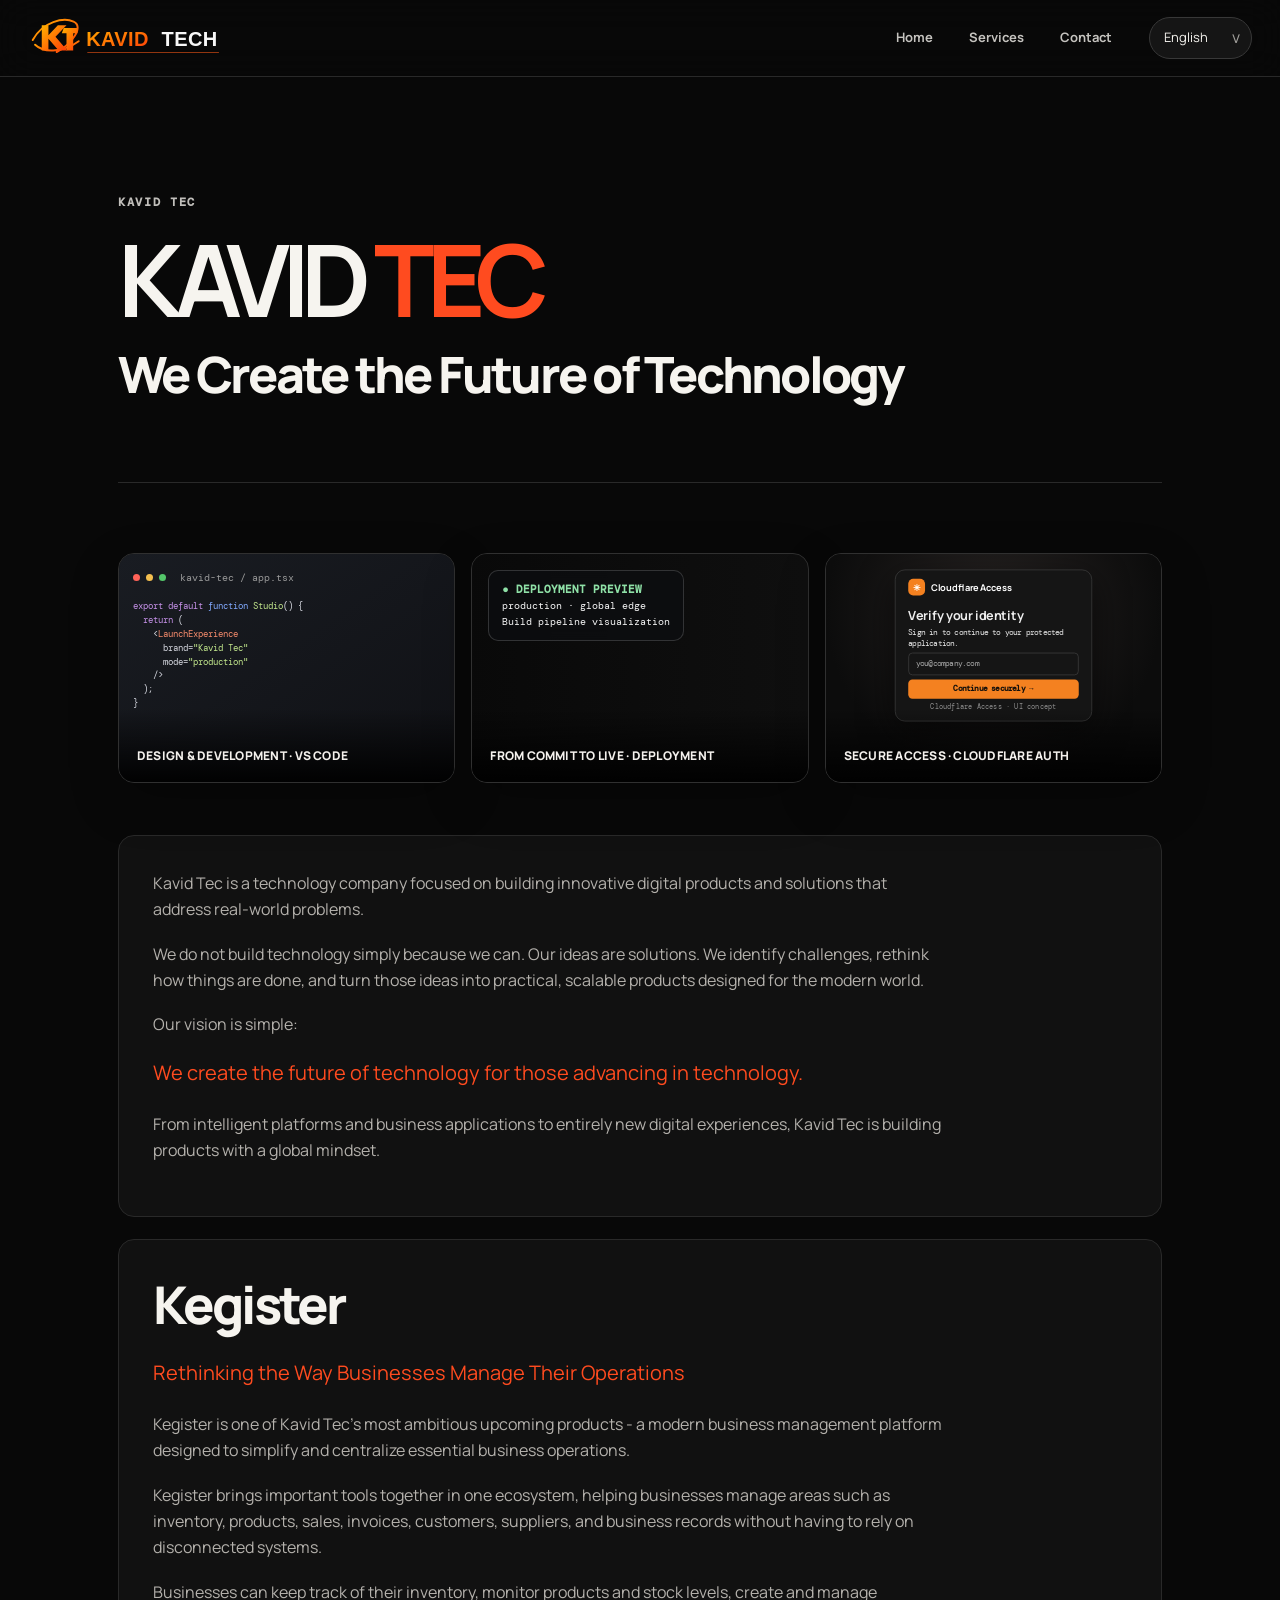
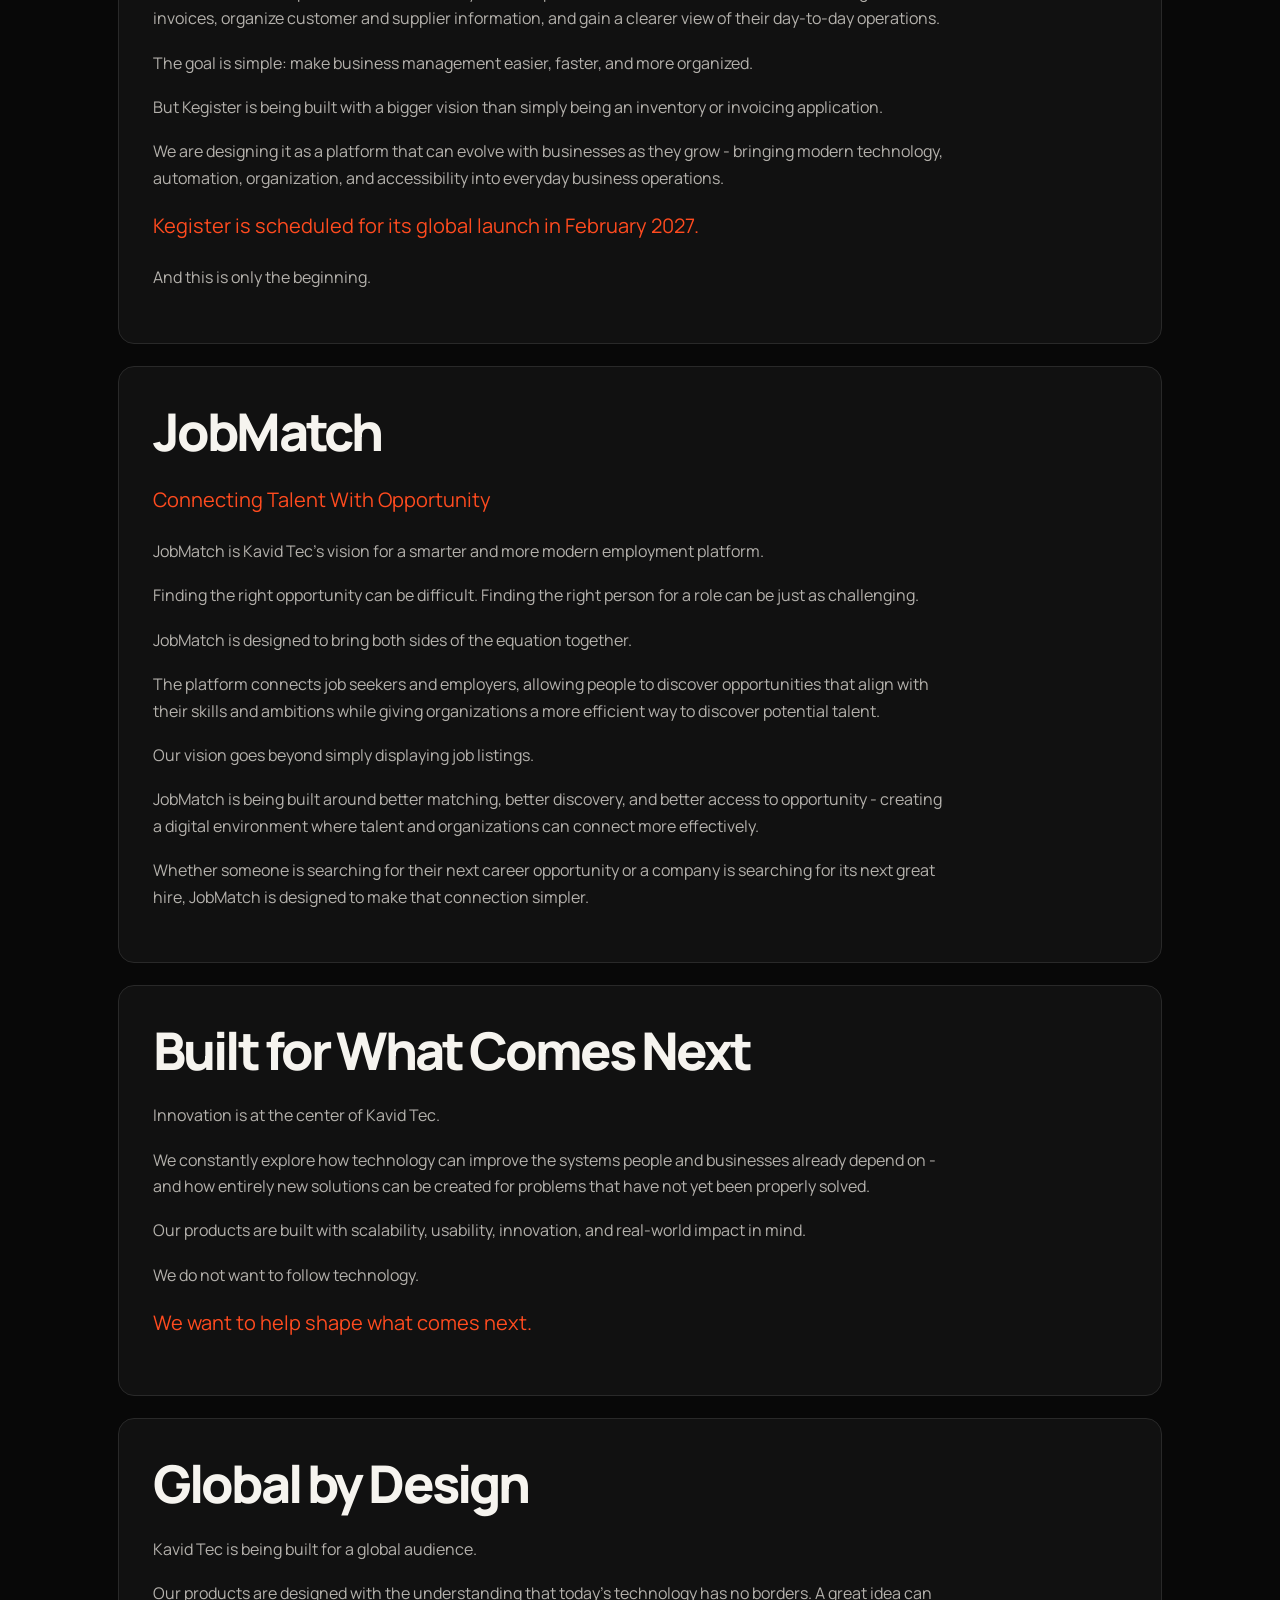
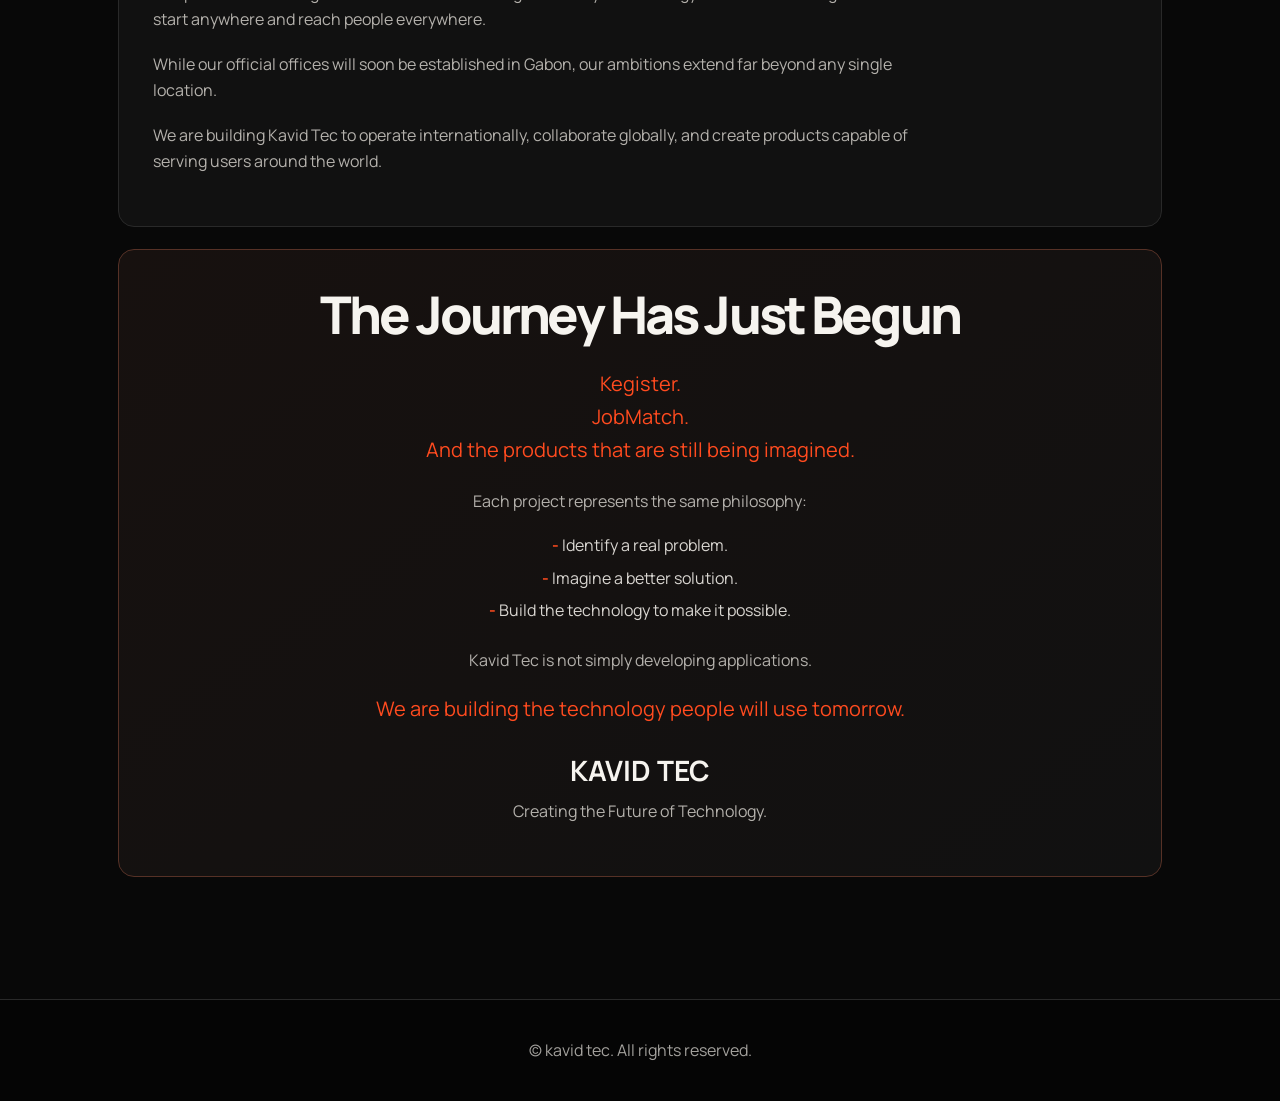
==== commit 71a925a3: "Replace header text with Kavid Tech logo" ====
--- a/about.html
+++ b/about.html
@@ -48,7 +48,7 @@
 <body>
     <header>
         <nav class="navbar">
-            <a class="logo" href="index.html">kavid tec</a>
+            <a class="logo" href="index.html" aria-label="Kavid Tech home"><img class="brand-logo" src="kavid-tech-logo.svg" alt="Kavid Tech"></a>
             <div class="nav-links">
                 <a href="index.html#home" data-i18n="home">Home</a>
                 <a href="index.html#services" data-i18n="services">Services</a>
--- a/styles.css
+++ b/styles.css
@@ -30,8 +30,9 @@
     backdrop-filter: blur(18px);
 }
 .navbar { max-width: 1280px !important; min-height: 76px; padding: 14px 28px !important; gap: 24px; }
-.logo { color: var(--paper) !important; font-size: 23px !important; font-weight: 800; letter-spacing: -1.1px; text-decoration: none; }
-.logo::before { content: '✳'; color: var(--accent); margin-right: 9px; }
+.logo { display: flex; align-items: center; color: var(--paper) !important; text-decoration: none; line-height: 0; }
+.logo::before { content: none; }
+.brand-logo { display: block; width: clamp(155px, 19vw, 220px); height: auto; }
 .nav-links { gap: 10px !important; }
 .nav-links a { color: #c5c3bf !important; font-size: 13px; font-weight: 700 !important; padding: 9px 13px; border-radius: 999px; text-decoration: none; }
 .nav-links a:hover { color: var(--paper) !important; background: #1b1b1b; }
@@ -166,6 +167,7 @@
 
 @media (max-width: 760px) {
     .navbar { padding: 13px 17px !important; gap: 12px; }
+    .logo { justify-content: center; }
     .nav-links { justify-content: center; flex-wrap: wrap; gap: 2px !important; }
     .nav-links a { padding: 7px 9px; font-size: 12px; }
     .hero { min-height: 610px !important; }
